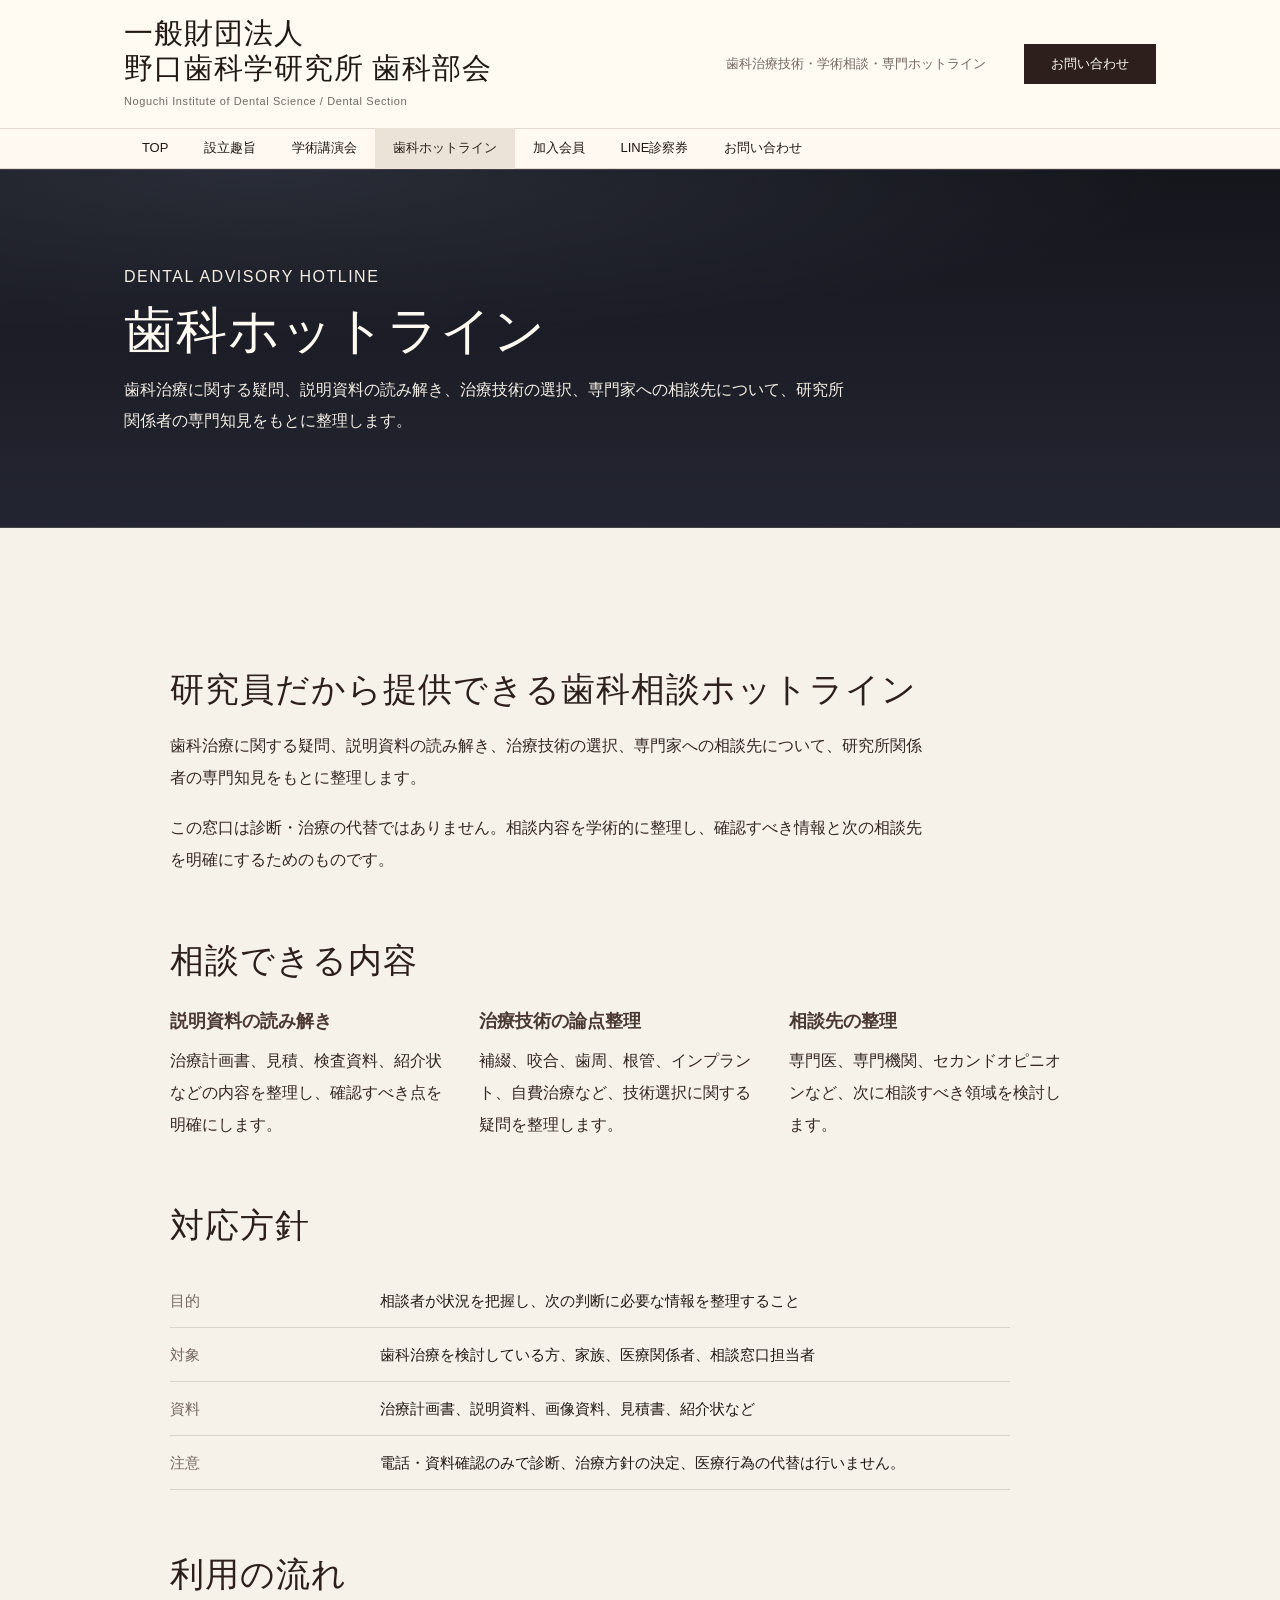
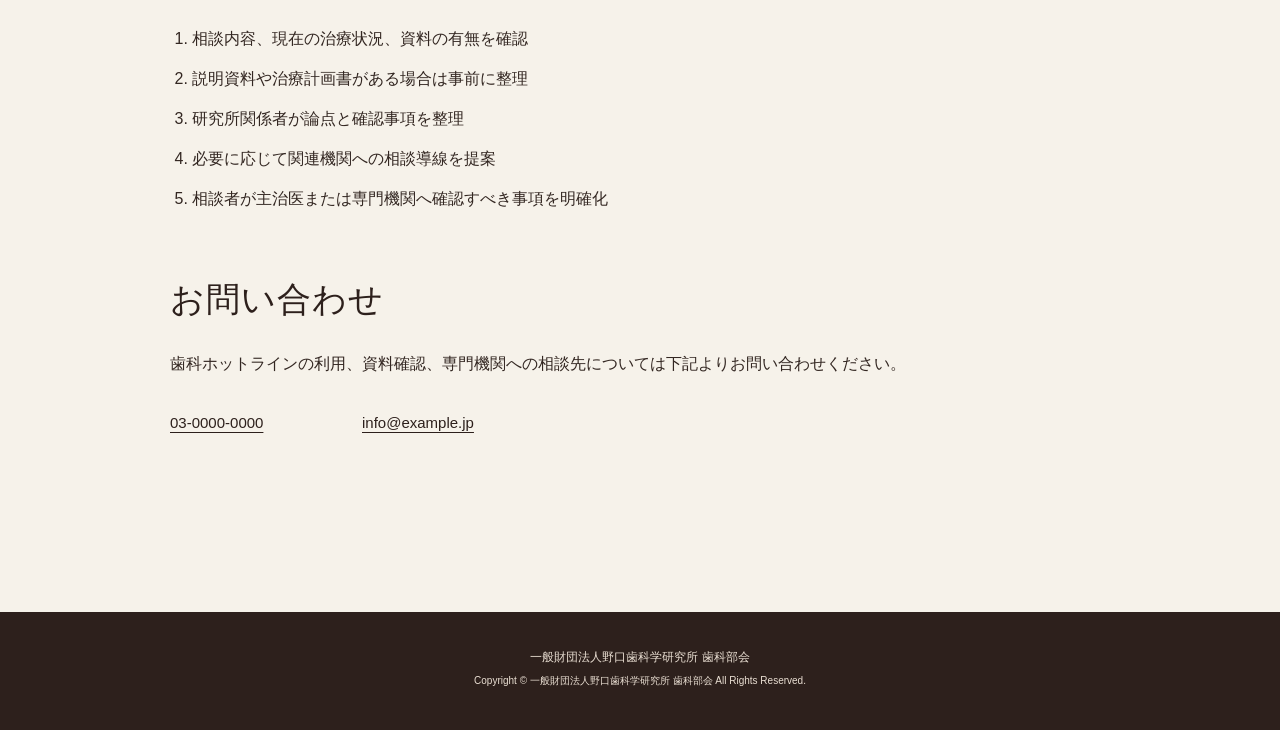
==== hotline.html @ ede230c1 "chore: initial commit — 野口歯科学研究所 歯科部会 公式サイト - index.html / hotline.html / members.html / line-card.h" ====
<!doctype html>
<html lang="ja">
  <head>
    <meta charset="utf-8" />
    <meta name="viewport" content="width=device-width, initial-scale=1" />
    <title>歯科ホットライン | 一般財団法人野口歯科学研究所 歯科部会</title>
    <meta
      name="description"
      content="一般財団法人野口歯科学研究所 歯科部会の歯科ホットラインは、歯科治療に関する疑問、説明資料の読み解き、治療技術の選択、専門家への相談先を整理する相談窓口です。セカンドオピニオン・資料確認の論点整理を支援します。"
    />
    <meta name="keywords" content="歯科ホットライン,歯科相談,セカンドオピニオン,治療計画書,歯科見積,歯科紹介状,野口歯科学研究所,歯科部会,治療技術相談" />
    <meta name="author" content="一般財団法人野口歯科学研究所 歯科部会" />
    <meta name="robots" content="index,follow,max-image-preview:large,max-snippet:-1" />
    <meta name="format-detection" content="telephone=no" />
    <meta name="theme-color" content="#0e2a47" />

    <link rel="canonical" href="https://hideyo-noguchi-mri.com/hotline.html" />

    <!-- Open Graph -->
    <meta property="og:type" content="article" />
    <meta property="og:site_name" content="一般財団法人野口歯科学研究所 歯科部会" />
    <meta property="og:title" content="歯科ホットライン | 一般財団法人野口歯科学研究所 歯科部会" />
    <meta property="og:description" content="歯科治療に関する疑問、説明資料の読み解き、治療技術の選択、専門家への相談先を整理する相談窓口です。" />
    <meta property="og:url" content="https://hideyo-noguchi-mri.com/hotline.html" />
    <meta property="og:image" content="https://hideyo-noguchi-mri.com/assets/og-image.png" />
    <meta property="og:image:width" content="1200" />
    <meta property="og:image:height" content="630" />
    <meta property="og:locale" content="ja_JP" />

    <!-- Twitter Card -->
    <meta name="twitter:card" content="summary_large_image" />
    <meta name="twitter:title" content="歯科ホットライン | 一般財団法人野口歯科学研究所 歯科部会" />
    <meta name="twitter:description" content="歯科治療の疑問、説明資料の読み解き、治療技術の選択、相談先を整理する相談窓口。" />
    <meta name="twitter:image" content="https://hideyo-noguchi-mri.com/assets/og-image.png" />

    <!-- Favicon -->
    <link rel="icon" type="image/png" sizes="16x16" href="assets/favicon-16.png" />
    <link rel="icon" type="image/png" sizes="32x32" href="assets/favicon-32.png" />
    <link rel="icon" type="image/png" sizes="192x192" href="assets/favicon-192.png" />
    <link rel="icon" type="image/png" sizes="512x512" href="assets/favicon-512.png" />
    <link rel="apple-touch-icon" sizes="180x180" href="assets/apple-touch-icon.png" />
    <link rel="shortcut icon" href="assets/favicon-32.png" />

    <link rel="stylesheet" href="styles.css" />

    <!-- パンくず構造化データ -->
    <script type="application/ld+json">
    {
      "@context": "https://schema.org",
      "@type": "BreadcrumbList",
      "itemListElement": [
        { "@type": "ListItem", "position": 1, "name": "TOP", "item": "https://hideyo-noguchi-mri.com/" },
        { "@type": "ListItem", "position": 2, "name": "歯科ホットライン", "item": "https://hideyo-noguchi-mri.com/hotline.html" }
      ]
    }
    </script>
  </head>
  <body>
    <div id="wrapper">
      <div class="fixed-header">
        <header id="header">
          <a class="logo-area" href="index.html" aria-label="一般財団法人野口歯科学研究所 歯科部会 ホーム">
            <span class="logo-main">一般財団法人<br>野口歯科学研究所 歯科部会</span>
            <span class="logo-sub">Noguchi Institute of Dental Science / Dental Section</span>
          </a>
          <div class="header-copy">
            歯科治療技術・学術相談・専門ホットライン
          </div>
          <a class="header-contact" href="index.html#contact">お問い合わせ</a>
        </header>

        <nav id="headnav" aria-label="主要ナビゲーション">
          <ul id="menu">
            <li><a href="index.html">TOP</a></li>
            <li><a href="index.html#statement">設立趣旨</a></li>
            <li><a href="index.html#lecture">学術講演会</a></li>
            <li><a href="hotline.html" aria-current="page">歯科ホットライン</a></li>
            <li><a href="members.html">加入会員</a></li>
            <li><a href="line-card.html">LINE診察券</a></li>
            <li><a href="index.html#contact">お問い合わせ</a></li>
          </ul>
        </nav>
      </div>

      <main>
        <div class="page-visual hotline-visual">
          <div>
            <p class="page-label">Dental Advisory Hotline</p>
            <h1>歯科ホットライン</h1>
            <p>
              歯科治療に関する疑問、説明資料の読み解き、治療技術の選択、専門家への相談先について、研究所関係者の専門知見をもとに整理します。
            </p>
          </div>
        </div>

        <div id="content" class="clearfix">
          <article id="main">
            <section class="singletxt notice-block">
              <h2 class="title">研究員だから提供できる歯科相談ホットライン</h2>
              <p>
                歯科治療に関する疑問、説明資料の読み解き、治療技術の選択、専門家への相談先について、研究所関係者の専門知見をもとに整理します。
              </p>
              <p>
                この窓口は診断・治療の代替ではありません。相談内容を学術的に整理し、確認すべき情報と次の相談先を明確にするためのものです。
              </p>
            </section>

            <section class="singletxt">
              <h2>相談できる内容</h2>
              <div class="feature-grid">
                <div>
                  <h3>説明資料の読み解き</h3>
                  <p>治療計画書、見積、検査資料、紹介状などの内容を整理し、確認すべき点を明確にします。</p>
                </div>
                <div>
                  <h3>治療技術の論点整理</h3>
                  <p>補綴、咬合、歯周、根管、インプラント、自費治療など、技術選択に関する疑問を整理します。</p>
                </div>
                <div>
                  <h3>相談先の整理</h3>
                  <p>専門医、専門機関、セカンドオピニオンなど、次に相談すべき領域を検討します。</p>
                </div>
              </div>
            </section>

            <section class="singletxt">
              <h2>対応方針</h2>
              <table class="tablestyle">
                <tr>
                  <th>目的</th>
                  <td>相談者が状況を把握し、次の判断に必要な情報を整理すること</td>
                </tr>
                <tr>
                  <th>対象</th>
                  <td>歯科治療を検討している方、家族、医療関係者、相談窓口担当者</td>
                </tr>
                <tr>
                  <th>資料</th>
                  <td>治療計画書、説明資料、画像資料、見積書、紹介状など</td>
                </tr>
                <tr>
                  <th>注意</th>
                  <td>電話・資料確認のみで診断、治療方針の決定、医療行為の代替は行いません。</td>
                </tr>
              </table>
            </section>

            <section class="singletxt">
              <h2>利用の流れ</h2>
              <ol class="flow-list">
                <li>相談内容、現在の治療状況、資料の有無を確認</li>
                <li>説明資料や治療計画書がある場合は事前に整理</li>
                <li>研究所関係者が論点と確認事項を整理</li>
                <li>必要に応じて関連機関への相談導線を提案</li>
                <li>相談者が主治医または専門機関へ確認すべき事項を明確化</li>
              </ol>
            </section>

            <section class="singletxt">
              <h2>お問い合わせ</h2>
              <p>歯科ホットラインの利用、資料確認、専門機関への相談先については下記よりお問い合わせください。</p>
              <p class="contact-line">
                <a href="tel:0300000000">03-0000-0000</a>
                <a href="mailto:info@example.jp">info@example.jp</a>
              </p>
            </section>
          </article>
        </div>
      </main>

      <footer id="footer">
        <p>一般財団法人野口歯科学研究所 歯科部会</p>
        <small>Copyright &copy; 一般財団法人野口歯科学研究所 歯科部会 All Rights Reserved.</small>
      </footer>
    </div>
  </body>
</html>
---- styles.css ----
:root {
  --ink: #211814;
  --brown: #2d201c;
  --brown-2: #4a3933;
  --paper: #f6f2ea;
  --paper-2: #ebe3d8;
  --paper-3: #fffaf2;
  --sand: #d8cbbc;
  --muted: #746960;
  --white: #fffaf2;
  --line: rgba(45, 32, 28, 0.14);
  --soft-shadow: 0 18px 48px rgba(45, 32, 28, 0.08);
  --content: 1160px;
  --read: 760px;
  --gutter: clamp(20px, 5vw, 72px);
}

* {
  box-sizing: border-box;
  margin: 0;
  padding: 0;
}

html {
  width: 100%;
  scroll-padding-top: 132px;
}

body {
  width: 100%;
  min-height: 100vh;
  color: var(--ink);
  background: var(--paper);
  font-family: "Meiryo", "Hiragino Kaku Gothic ProN", "Yu Gothic", sans-serif;
  font-size: 16px;
  line-height: 1.9;
}

a {
  color: inherit;
  text-decoration: none;
}

a:hover {
  color: var(--brown-2);
}

img {
  max-width: 100%;
  border: 0;
  vertical-align: bottom;
}

ul {
  list-style: none;
}

#wrapper {
  min-height: 100vh;
  background: var(--paper);
}

.fixed-header {
  position: sticky;
  top: 0;
  z-index: 20;
  background: rgba(255, 250, 242, 0.96);
  backdrop-filter: blur(12px);
  box-shadow: 0 1px 0 var(--line);
}

#header {
  display: grid;
  grid-template-columns: minmax(320px, 1fr) auto auto;
  align-items: center;
  gap: clamp(20px, 3vw, 42px);
  width: min(100%, var(--content));
  min-height: 82px;
  margin: 0 auto;
  padding-inline: var(--gutter);
  color: var(--ink);
}

.logo-area {
  display: block;
  padding: 16px 0;
}

.logo-main {
  display: block;
  font-family: "Yu Mincho", "Hiragino Mincho ProN", serif;
  font-size: clamp(23px, 2.3vw, 31px);
  font-weight: 500;
  line-height: 1.2;
  letter-spacing: 1px;
}

.logo-sub {
  display: block;
  margin-top: 4px;
  color: var(--muted);
  font-size: 11px;
  letter-spacing: 0.6px;
}

.header-copy {
  max-width: 260px;
  color: var(--muted);
  font-size: 13px;
  line-height: 1.55;
}

.header-contact {
  display: inline-grid;
  min-width: 132px;
  min-height: 40px;
  padding: 0 18px;
  place-items: center;
  color: var(--white);
  background: var(--brown);
  font-size: 13px;
  line-height: 1.2;
}

#headnav {
  width: 100%;
  background: rgba(255, 250, 242, 0.96);
  overflow-x: auto;
  scrollbar-width: none;
  box-shadow: inset 0 1px 0 var(--line), inset 0 -1px 0 var(--line);
}

#headnav::-webkit-scrollbar {
  display: none;
}

#menu {
  display: flex;
  flex-wrap: nowrap;
  width: min(100%, var(--content));
  min-width: max-content;
  margin: 0 auto;
  padding-inline: var(--gutter);
}

#menu li {
  display: block;
}

#menu li a {
  display: block;
  padding: 12px clamp(12px, 1.4vw, 20px) 13px;
  color: var(--ink);
  font-size: 13px;
  line-height: 1.3;
  white-space: nowrap;
}

#menu li a:hover,
#menu a[aria-current="page"] {
  color: var(--brown);
  background: var(--paper-2);
}

#imagebox {
  position: relative;
  width: 100%;
  margin: 0;
  padding-inline: 0;
  background: var(--paper);
}

#imagebox img {
  display: block;
  width: 100%;
  max-width: none;
  height: clamp(440px, 46vw, 720px);
  object-fit: cover;
}

.hero-caption {
  position: absolute;
  left: max(var(--gutter), calc((100vw - var(--content)) / 2 + var(--gutter)));
  bottom: clamp(24px, 4vw, 56px);
  width: min(540px, calc(100% - var(--gutter) * 2 - 56px));
  padding: 0;
  color: var(--white);
  background: transparent;
  text-shadow: 0 2px 14px rgba(0, 0, 0, 0.7);
}

.hero-caption p {
  margin-bottom: 8px;
  color: var(--sand);
  font-size: 12px;
  letter-spacing: 1.5px;
  text-transform: uppercase;
}

.hero-caption h1 {
  margin-bottom: 10px;
  font-family: "Yu Mincho", "Hiragino Mincho ProN", serif;
  font-size: clamp(28px, 3.6vw, 43px);
  font-weight: 500;
  line-height: 1.25;
  letter-spacing: 1px;
}

.hero-caption span {
  display: block;
  color: #f4eee5;
  font-size: 15px;
  line-height: 1.85;
}

#content {
  width: min(100%, var(--content));
  margin: 0 auto;
  padding: clamp(56px, 6vw, 92px) var(--gutter) 86px;
}

#main {
  width: 100%;
  max-width: 940px;
  margin: 0 auto;
}

.singletxt {
  width: 100%;
  margin-bottom: 58px;
}

.singletxt p {
  max-width: var(--read);
  margin: 0 0 18px;
  color: #332722;
  font-size: 16px;
  line-height: 2;
}

.title,
.singletxt h2 {
  margin: 0 0 24px;
  color: var(--brown);
  font-family: "Yu Mincho", "Hiragino Mincho ProN", serif;
  font-size: clamp(25px, 2.8vw, 34px);
  font-weight: 500;
  line-height: 1.38;
  letter-spacing: 1px;
}

.singletxt h2 {
  margin-top: 62px;
}

.singletxt h3 {
  margin: 30px 0 10px;
  color: var(--brown-2);
  font-size: 18px;
  font-weight: 600;
  line-height: 1.5;
}

.notice-block {
  padding: 0;
  background: transparent;
}

.notice-block .title {
  margin-bottom: 16px;
}

.square3 {
  max-width: var(--read);
  margin: 24px 0;
  padding: 0 0 0 20px;
  background: transparent;
  box-shadow: inset 3px 0 0 var(--sand);
}

.square3 p {
  margin: 0;
}

.portrait-text {
  display: grid;
  grid-template-columns: 210px minmax(0, 1fr);
  gap: 34px;
  align-items: start;
  max-width: 900px;
}

.noguchi-portrait {
  margin: 6px 0 0;
  color: var(--muted);
}

.noguchi-portrait img {
  display: block;
  width: 210px;
  height: auto;
  background: var(--paper-2);
}

.noguchi-portrait figcaption {
  margin-top: 9px;
  font-size: 12px;
  letter-spacing: 0.5px;
  text-align: center;
}

.tablestyle {
  width: 100%;
  max-width: 840px;
  margin: 0;
  border-collapse: collapse;
  background: transparent;
}

.tablestyle th,
.tablestyle td {
  padding: 13px 0;
  font-size: 15px;
  line-height: 1.8;
  vertical-align: top;
  border-bottom: 1px solid var(--line);
}

.tablestyle th {
  width: 25%;
  color: var(--muted);
  background: transparent;
  font-weight: 500;
  text-align: left;
}

.tablestyle td {
  color: var(--ink);
  background: transparent;
}

.contact-line {
  display: flex;
  flex-wrap: wrap;
  gap: 12px;
  max-width: var(--read);
}

.contact-line a {
  display: inline-block;
  min-width: 180px;
  padding: 10px 0;
  color: var(--brown);
  background: transparent;
  font-size: 15px;
  text-align: left;
  text-decoration: underline;
  text-underline-offset: 4px;
}

.contact-line a:hover {
  color: var(--brown-2);
  background: transparent;
}

.page-visual {
  display: grid;
  width: 100%;
  min-height: clamp(280px, 28vw, 420px);
  align-items: center;
  margin: 0;
  padding: clamp(56px, 7vw, 96px) max(var(--gutter), calc((100vw - var(--content)) / 2 + var(--gutter)));
  color: var(--white);
  background:
    radial-gradient(120% 80% at 20% 0%, rgba(74, 57, 51, 0.55), transparent 60%),
    linear-gradient(180deg, #1a120e 0%, #2d201c 100%);
  border-top: 1px solid rgba(216, 203, 188, 0.18);
  border-bottom: 1px solid rgba(216, 203, 188, 0.18);
}

.hotline-visual {
  background:
    radial-gradient(120% 80% at 20% 0%, rgba(58, 64, 78, 0.55), transparent 60%),
    linear-gradient(180deg, #15161c 0%, #232531 100%);
}

.line-card-visual {
  background:
    radial-gradient(120% 80% at 20% 0%, rgba(56, 70, 60, 0.55), transparent 60%),
    linear-gradient(180deg, #131814 0%, #232a23 100%);
}

.members-visual {
  background:
    radial-gradient(120% 80% at 20% 0%, rgba(74, 57, 51, 0.55), transparent 60%),
    linear-gradient(180deg, #1a120e 0%, #2d201c 100%);
}

.page-visual > div {
  max-width: 760px;
}

.page-label {
  margin-bottom: 8px;
  color: var(--sand);
  font-size: 13px;
  letter-spacing: 1.5px;
  text-transform: uppercase;
}

.page-visual h1 {
  margin-bottom: 12px;
  font-family: "Yu Mincho", "Hiragino Mincho ProN", serif;
  font-size: clamp(34px, 4vw, 54px);
  font-weight: 500;
  line-height: 1.2;
  letter-spacing: 1px;
}

.page-visual p {
  max-width: 720px;
  color: #f4eee5;
  font-size: 16px;
  line-height: 1.95;
}

.feature-grid {
  display: grid;
  grid-template-columns: repeat(3, minmax(0, 1fr));
  gap: 28px;
  max-width: 900px;
}

.feature-grid > div {
  padding: 0;
  background: transparent;
}

.feature-grid h3 {
  margin-top: 0;
}

.feature-grid p {
  margin-bottom: 0;
}

.flow-list {
  display: grid;
  gap: 8px;
  max-width: var(--read);
  margin-left: 1.4em;
  color: #332722;
  font-size: 16px;
  line-height: 2;
}

.member-list {
  display: grid;
  grid-template-columns: repeat(2, minmax(0, 1fr));
  gap: 18px;
  max-width: 900px;
}

.member-list section {
  padding: 0;
  background: transparent;
}

.member-list h3 {
  margin: 0 0 14px;
  color: var(--brown);
  font-size: 18px;
  font-weight: 600;
  line-height: 1.5;
}

.member-list ul {
  display: grid;
  gap: 8px;
}

.member-list li {
  color: #332722;
  font-size: 15px;
  line-height: 1.8;
}

.member-table {
  width: 100%;
  max-width: 900px;
  border-collapse: collapse;
  background: transparent;
}

.member-table th,
.member-table td {
  padding: 13px 0;
  font-size: 15px;
  line-height: 1.7;
  text-align: left;
  vertical-align: top;
  border-bottom: 1px solid var(--line);
}

.member-table th {
  color: var(--brown);
  background: transparent;
  font-weight: 600;
}

.member-table td:first-child {
  width: 68%;
}

.member-table td:last-child {
  color: var(--brown-2);
  white-space: nowrap;
}

#footer {
  margin-top: 20px;
  padding: 34px 10px 38px;
  color: #eadfd3;
  background: var(--brown);
  font-size: 12px;
  text-align: center;
}

.clearfix::after {
  content: "";
  display: block;
  clear: both;
}

@media (max-width: 840px) {
  html {
    scroll-padding-top: 44px;
  }

  .fixed-header {
    position: static;
  }

  #header {
    grid-template-columns: 1fr;
    gap: 8px;
    min-height: auto;
    padding-top: 14px;
    padding-bottom: 14px;
  }

  #headnav {
    position: sticky;
    top: 0;
  }

  .header-contact {
    width: fit-content;
    min-width: 150px;
  }

  #imagebox {
    padding-inline: 0;
  }

  #imagebox img {
    height: 520px;
  }

  .hero-caption {
    left: 20px;
    right: 20px;
    bottom: 22px;
    width: auto;
    padding: 22px 22px 24px;
  }

  .feature-grid,
  .member-list,
  .portrait-text {
    grid-template-columns: 1fr;
  }

  .noguchi-portrait img {
    width: min(210px, 100%);
  }
}

@media (max-width: 520px) {
  :root {
    --gutter: 18px;
  }

  body {
    font-size: 15px;
  }

  .logo-main {
    font-size: 22px;
  }

  .logo-area {
    padding: 0 0 4px;
  }

  .logo-sub {
    font-size: 10px;
  }

  .header-copy {
    font-size: 12px;
  }

  #headnav {
    padding-inline: 16px;
  }

  #imagebox img {
    height: 470px;
  }

  .hero-caption {
    padding: 18px;
  }

  .hero-caption h1 {
    font-size: 25px;
  }

  .hero-caption span {
    font-size: 13px;
    line-height: 1.75;
  }

  .page-visual {
    width: 100%;
    min-height: 320px;
  }

  .tablestyle,
  .tablestyle tbody,
  .tablestyle tr,
  .tablestyle th,
  .tablestyle td,
  .member-table,
  .member-table thead,
  .member-table tbody,
  .member-table tr,
  .member-table th,
  .member-table td {
    display: block;
    width: 100%;
  }

  .member-table thead {
    display: none;
  }

  .member-table tr {
    padding: 14px 0;
    border-bottom: 1px solid var(--line);
  }

  .member-table td {
    padding: 3px 0;
    box-shadow: none;
  }

  .member-table td:last-child {
    white-space: normal;
  }

  .contact-line {
    display: block;
  }

  .contact-line a {
    width: 100%;
    margin-bottom: 8px;
  }
}
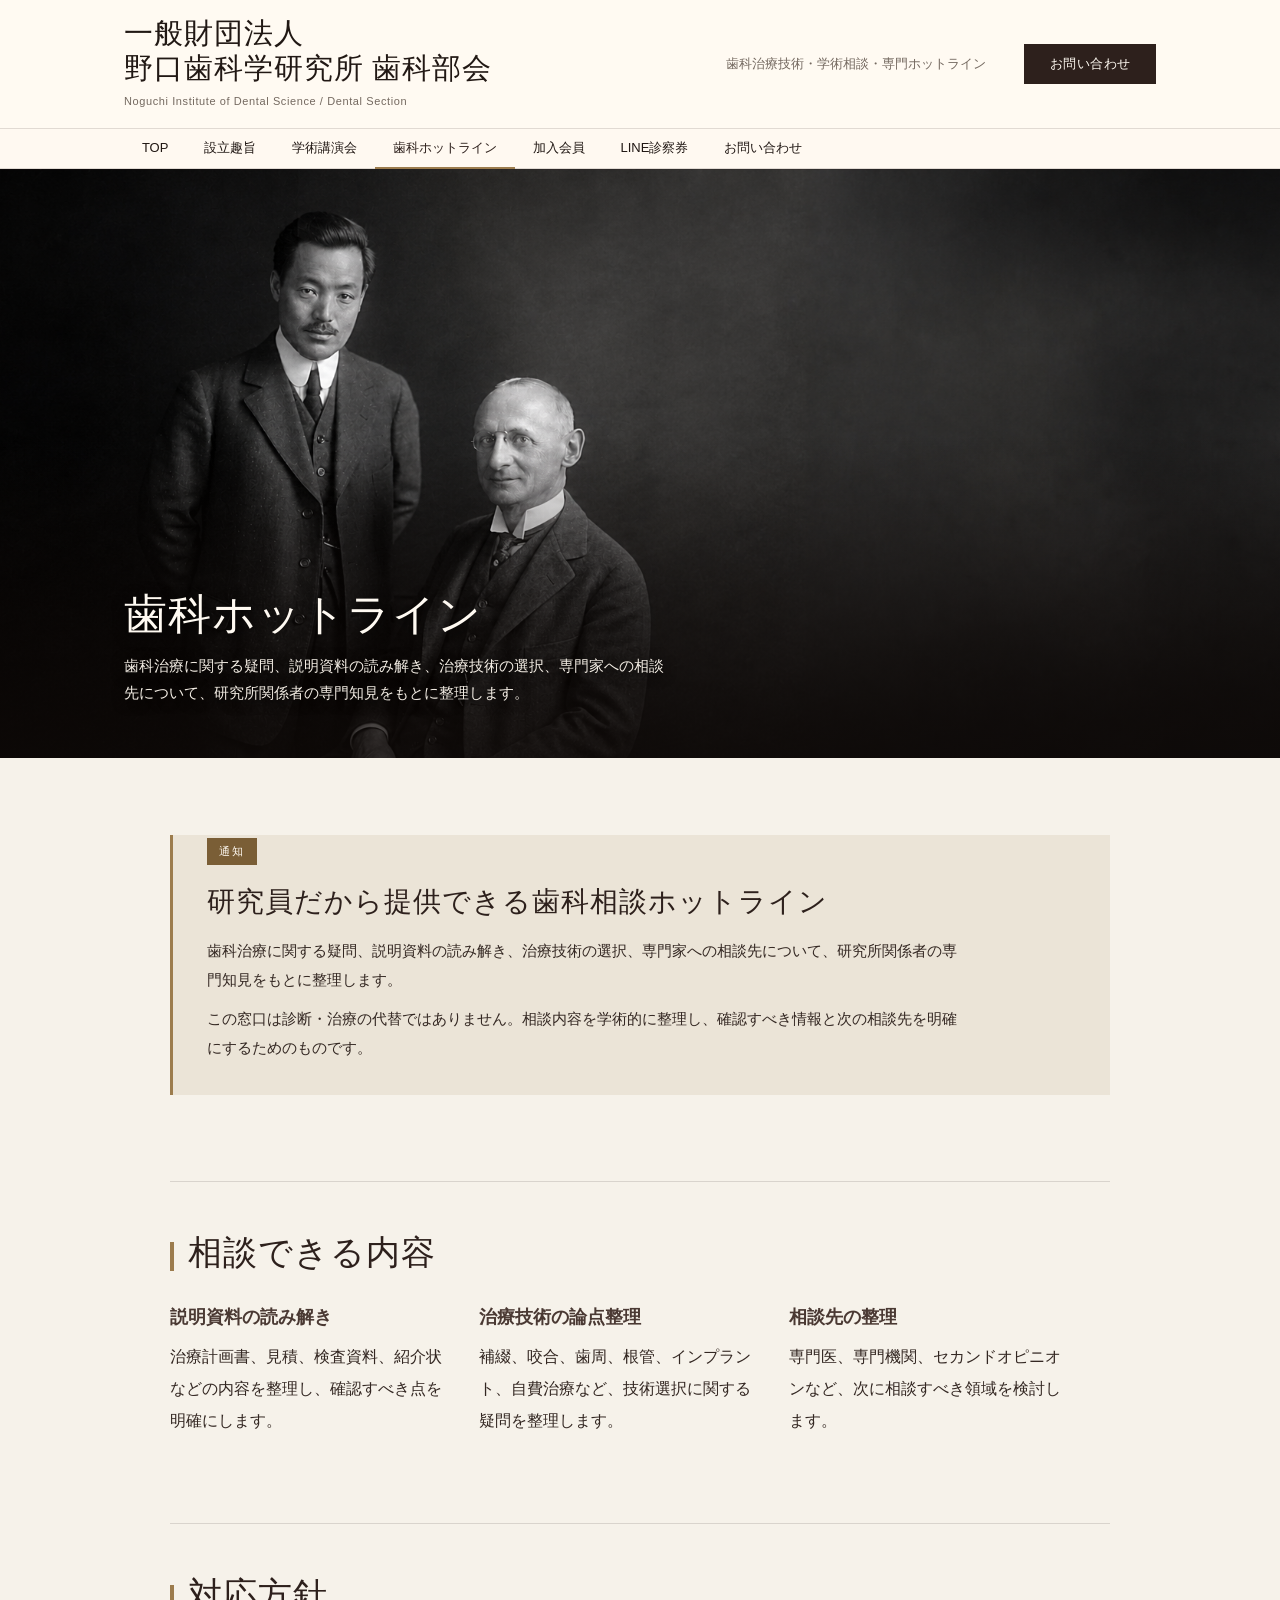
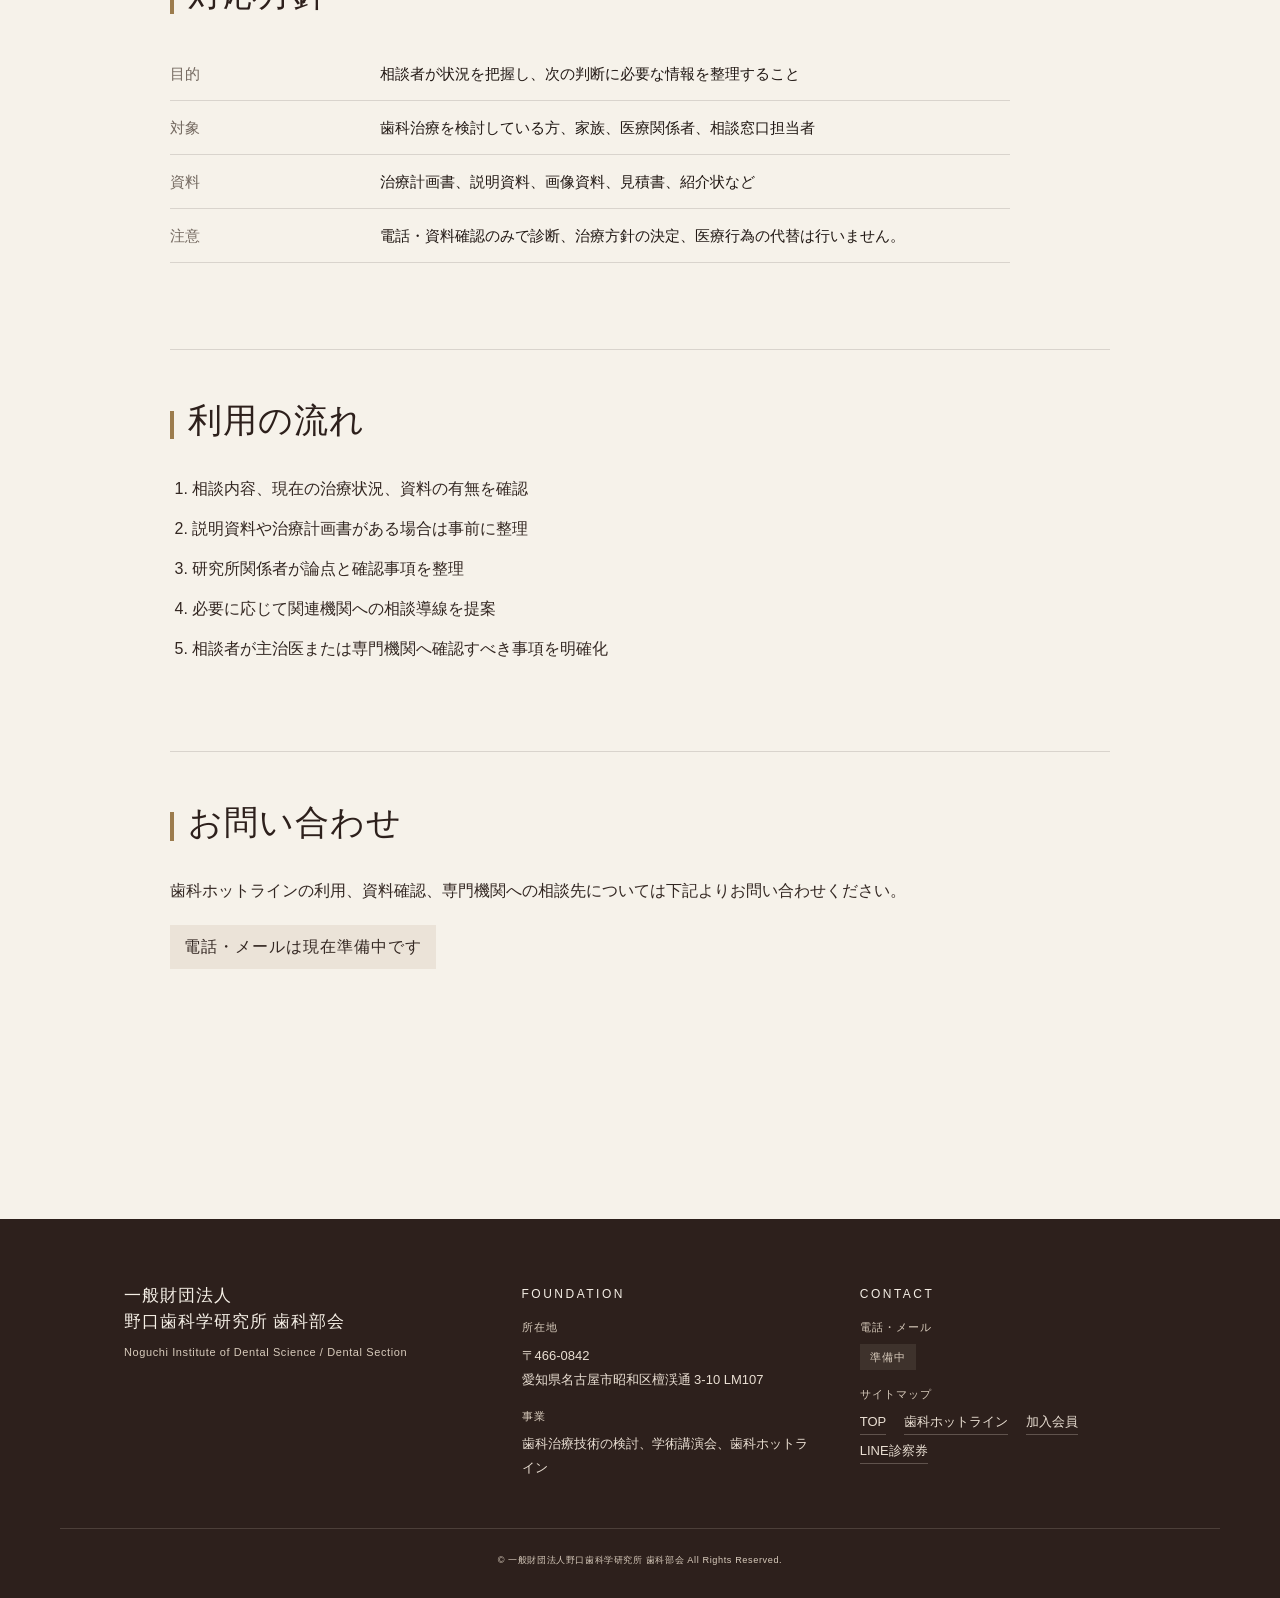
==== commit 487e434b: "feat: デザイン改修 — アクセント色導入、フッター刷新、加入会員カード化 - アクセントカラー（深いゴールド #9c7c4d）を導入、CTAと現在地表示に適用 - :focus-visible " ====
--- a/hotline.html
+++ b/hotline.html
@@ -83,13 +83,14 @@
       </div>
 
       <main>
-        <div class="page-visual hotline-visual">
-          <div>
-            <p class="page-label">Dental Advisory Hotline</p>
+        <div id="imagebox">
+          <img
+            src="assets/noguchi-hero-refined.png"
+            alt="野口英世博士を含む歴史的肖像写真"
+          />
+          <div class="hero-caption">
             <h1>歯科ホットライン</h1>
-            <p>
-              歯科治療に関する疑問、説明資料の読み解き、治療技術の選択、専門家への相談先について、研究所関係者の専門知見をもとに整理します。
-            </p>
+            <span>歯科治療に関する疑問、説明資料の読み解き、治療技術の選択、専門家への相談先について、研究所関係者の専門知見をもとに整理します。</span>
           </div>
         </div>
 
@@ -159,18 +160,45 @@
             <section class="singletxt">
               <h2>お問い合わせ</h2>
               <p>歯科ホットラインの利用、資料確認、専門機関への相談先については下記よりお問い合わせください。</p>
-              <p class="contact-line">
-                <a href="tel:0300000000">03-0000-0000</a>
-                <a href="mailto:info@example.jp">info@example.jp</a>
-              </p>
+              <p class="contact-pending">電話・メールは現在準備中です</p>
             </section>
           </article>
         </div>
       </main>
 
       <footer id="footer">
-        <p>一般財団法人野口歯科学研究所 歯科部会</p>
-        <small>Copyright &copy; 一般財団法人野口歯科学研究所 歯科部会 All Rights Reserved.</small>
+        <div class="footer-inner">
+          <div class="footer-brand">
+            一般財団法人<br>野口歯科学研究所 歯科部会
+            <small>Noguchi Institute of Dental Science / Dental Section</small>
+          </div>
+          <div class="footer-col">
+            <h4>FOUNDATION</h4>
+            <dl>
+              <dt>所在地</dt>
+              <dd>〒466-0842<br>愛知県名古屋市昭和区檀渓通 3-10 LM107</dd>
+              <dt>事業</dt>
+              <dd>歯科治療技術の検討、学術講演会、歯科ホットライン</dd>
+            </dl>
+          </div>
+          <div class="footer-col">
+            <h4>CONTACT</h4>
+            <dl>
+              <dt>電話・メール</dt>
+              <dd><span class="footer-pending">準備中</span></dd>
+              <dt>サイトマップ</dt>
+              <dd>
+                <a href="index.html">TOP</a>
+                <a href="hotline.html">歯科ホットライン</a>
+                <a href="members.html">加入会員</a>
+                <a href="line-card.html">LINE診察券</a>
+              </dd>
+            </dl>
+          </div>
+        </div>
+        <div class="footer-bottom">
+          <small>&copy; 一般財団法人野口歯科学研究所 歯科部会 All Rights Reserved.</small>
+        </div>
       </footer>
     </div>
   </body>
--- a/styles.css
+++ b/styles.css
@@ -9,10 +9,24 @@
   --muted: #746960;
   --white: #fffaf2;
   --line: rgba(45, 32, 28, 0.14);
+  --accent: #9c7c4d;
+  --accent-deep: #7a5e36;
+  --accent-soft: rgba(156, 124, 77, 0.12);
   --soft-shadow: 0 18px 48px rgba(45, 32, 28, 0.08);
   --content: 1160px;
   --read: 760px;
   --gutter: clamp(20px, 5vw, 72px);
+}
+
+:focus-visible {
+  outline: 2px solid var(--accent);
+  outline-offset: 3px;
+  border-radius: 2px;
+}
+
+::selection {
+  background: var(--accent-soft);
+  color: var(--ink);
 }
 
 * {
@@ -39,10 +53,11 @@
 a {
   color: inherit;
   text-decoration: none;
+  transition: color 160ms ease;
 }
 
 a:hover {
-  color: var(--brown-2);
+  color: var(--accent-deep);
 }
 
 img {
@@ -120,6 +135,15 @@
   background: var(--brown);
   font-size: 13px;
   line-height: 1.2;
+  letter-spacing: 0.5px;
+  border: 1px solid transparent;
+  transition: background 180ms ease, color 180ms ease, border-color 180ms ease;
+}
+
+.header-contact:hover {
+  color: var(--white);
+  background: var(--accent-deep);
+  border-color: var(--accent);
 }
 
 #headnav {
@@ -156,10 +180,19 @@
   white-space: nowrap;
 }
 
-#menu li a:hover,
+#menu li a {
+  transition: color 160ms ease, background 160ms ease, box-shadow 160ms ease;
+}
+
+#menu li a:hover {
+  color: var(--accent-deep);
+  background: var(--accent-soft);
+}
+
 #menu a[aria-current="page"] {
   color: var(--brown);
-  background: var(--paper-2);
+  background: transparent;
+  box-shadow: inset 0 -2px 0 var(--accent);
 }
 
 #imagebox {
@@ -176,17 +209,28 @@
   max-width: none;
   height: clamp(440px, 46vw, 720px);
   object-fit: cover;
+  object-position: 22% center;
+}
+
+#imagebox::after {
+  content: "";
+  position: absolute;
+  inset: auto 0 0;
+  height: 55%;
+  background: linear-gradient(180deg, transparent 0%, rgba(15, 10, 8, 0.55) 60%, rgba(15, 10, 8, 0.78) 100%);
+  pointer-events: none;
 }
 
 .hero-caption {
   position: absolute;
+  z-index: 1;
   left: max(var(--gutter), calc((100vw - var(--content)) / 2 + var(--gutter)));
   bottom: clamp(24px, 4vw, 56px);
   width: min(540px, calc(100% - var(--gutter) * 2 - 56px));
   padding: 0;
   color: var(--white);
   background: transparent;
-  text-shadow: 0 2px 14px rgba(0, 0, 0, 0.7);
+  text-shadow: 0 2px 14px rgba(0, 0, 0, 0.85);
 }
 
 .hero-caption p {
@@ -226,8 +270,16 @@
 }
 
 .singletxt {
+  position: relative;
   width: 100%;
-  margin-bottom: 58px;
+  margin-bottom: 86px;
+  padding-top: 36px;
+  border-top: 1px solid var(--line);
+}
+
+.singletxt:first-child {
+  padding-top: 0;
+  border-top: none;
 }
 
 .singletxt p {
@@ -240,7 +292,9 @@
 
 .title,
 .singletxt h2 {
-  margin: 0 0 24px;
+  position: relative;
+  margin: 0 0 28px;
+  padding-left: 18px;
   color: var(--brown);
   font-family: "Yu Mincho", "Hiragino Mincho ProN", serif;
   font-size: clamp(25px, 2.8vw, 34px);
@@ -249,8 +303,19 @@
   letter-spacing: 1px;
 }
 
+.title::before,
+.singletxt h2::before {
+  content: "";
+  position: absolute;
+  left: 0;
+  top: 0.36em;
+  width: 4px;
+  height: 0.85em;
+  background: var(--accent);
+}
+
 .singletxt h2 {
-  margin-top: 62px;
+  margin-top: 12px;
 }
 
 .singletxt h3 {
@@ -262,12 +327,40 @@
 }
 
 .notice-block {
-  padding: 0;
-  background: transparent;
+  position: relative;
+  margin-bottom: 86px;
+  padding: 30px 34px 22px;
+  background: var(--accent-soft);
+  border-top: none;
+  border-left: 3px solid var(--accent);
+}
+
+.notice-block::before {
+  content: "通知";
+  display: inline-block;
+  margin-bottom: 10px;
+  padding: 3px 12px;
+  color: var(--white);
+  background: var(--accent-deep);
+  font-family: "Meiryo", "Hiragino Kaku Gothic ProN", sans-serif;
+  font-size: 11px;
+  letter-spacing: 2px;
 }
 
 .notice-block .title {
-  margin-bottom: 16px;
+  margin: 8px 0 14px;
+  padding-left: 0;
+  font-size: clamp(22px, 2.4vw, 28px);
+}
+
+.notice-block .title::before {
+  display: none;
+}
+
+.notice-block p {
+  margin-bottom: 10px;
+  font-size: 15px;
+  line-height: 1.95;
 }
 
 .square3 {
@@ -344,85 +437,39 @@
   flex-wrap: wrap;
   gap: 12px;
   max-width: var(--read);
+  margin-top: 6px;
 }
 
 .contact-line a {
   display: inline-block;
   min-width: 180px;
   padding: 10px 0;
-  color: var(--brown);
+  color: var(--accent-deep);
   background: transparent;
   font-size: 15px;
   text-align: left;
   text-decoration: underline;
-  text-underline-offset: 4px;
+  text-underline-offset: 5px;
+  text-decoration-thickness: 1px;
+  text-decoration-color: var(--accent);
+  transition: color 160ms ease, text-decoration-color 160ms ease;
 }
 
 .contact-line a:hover {
-  color: var(--brown-2);
-  background: transparent;
-}
-
-.page-visual {
-  display: grid;
-  width: 100%;
-  min-height: clamp(280px, 28vw, 420px);
-  align-items: center;
-  margin: 0;
-  padding: clamp(56px, 7vw, 96px) max(var(--gutter), calc((100vw - var(--content)) / 2 + var(--gutter)));
-  color: var(--white);
-  background:
-    radial-gradient(120% 80% at 20% 0%, rgba(74, 57, 51, 0.55), transparent 60%),
-    linear-gradient(180deg, #1a120e 0%, #2d201c 100%);
-  border-top: 1px solid rgba(216, 203, 188, 0.18);
-  border-bottom: 1px solid rgba(216, 203, 188, 0.18);
-}
-
-.hotline-visual {
-  background:
-    radial-gradient(120% 80% at 20% 0%, rgba(58, 64, 78, 0.55), transparent 60%),
-    linear-gradient(180deg, #15161c 0%, #232531 100%);
-}
-
-.line-card-visual {
-  background:
-    radial-gradient(120% 80% at 20% 0%, rgba(56, 70, 60, 0.55), transparent 60%),
-    linear-gradient(180deg, #131814 0%, #232a23 100%);
-}
-
-.members-visual {
-  background:
-    radial-gradient(120% 80% at 20% 0%, rgba(74, 57, 51, 0.55), transparent 60%),
-    linear-gradient(180deg, #1a120e 0%, #2d201c 100%);
-}
-
-.page-visual > div {
-  max-width: 760px;
-}
-
-.page-label {
-  margin-bottom: 8px;
-  color: var(--sand);
+  color: var(--ink);
+  text-decoration-color: var(--ink);
+}
+
+.contact-pending {
+  display: inline-block;
+  padding: 6px 14px;
+  color: var(--muted);
+  background: var(--paper-2);
   font-size: 13px;
-  letter-spacing: 1.5px;
-  text-transform: uppercase;
-}
-
-.page-visual h1 {
-  margin-bottom: 12px;
-  font-family: "Yu Mincho", "Hiragino Mincho ProN", serif;
-  font-size: clamp(34px, 4vw, 54px);
-  font-weight: 500;
-  line-height: 1.2;
   letter-spacing: 1px;
 }
 
-.page-visual p {
-  max-width: 720px;
-  color: #f4eee5;
-  font-size: 16px;
-  line-height: 1.95;
-}
+/* lower-page hero uses #imagebox + .hero-caption (unified with TOP) */
 
 .feature-grid {
   display: grid;
@@ -485,44 +532,161 @@
   line-height: 1.8;
 }
 
-.member-table {
-  width: 100%;
-  max-width: 900px;
-  border-collapse: collapse;
-  background: transparent;
-}
-
-.member-table th,
-.member-table td {
-  padding: 13px 0;
-  font-size: 15px;
-  line-height: 1.7;
-  text-align: left;
-  vertical-align: top;
-  border-bottom: 1px solid var(--line);
-}
-
-.member-table th {
+.member-cards {
+  display: grid;
+  grid-template-columns: repeat(auto-fill, minmax(280px, 1fr));
+  gap: 14px;
+  max-width: 1040px;
+}
+
+.member-card {
+  display: flex;
+  flex-direction: column;
+  gap: 6px;
+  padding: 20px 22px 22px;
+  background: var(--paper-3);
+  border-left: 2px solid var(--accent);
+  transition: transform 200ms ease, box-shadow 200ms ease, border-color 200ms ease;
+}
+
+.member-card:hover {
+  transform: translateY(-2px);
+  border-color: var(--accent-deep);
+  box-shadow: var(--soft-shadow);
+}
+
+.member-card .clinic {
   color: var(--brown);
-  background: transparent;
-  font-weight: 600;
-}
-
-.member-table td:first-child {
-  width: 68%;
-}
-
-.member-table td:last-child {
-  color: var(--brown-2);
-  white-space: nowrap;
+  font-family: "Yu Mincho", "Hiragino Mincho ProN", serif;
+  font-size: 16px;
+  font-weight: 500;
+  line-height: 1.45;
+  letter-spacing: 0.3px;
+}
+
+.member-card .doctor {
+  color: var(--muted);
+  font-size: 13px;
+  letter-spacing: 0.4px;
+}
+
+.member-group {
+  margin-bottom: 36px;
+}
+
+.member-group-label {
+  display: flex;
+  align-items: center;
+  gap: 14px;
+  margin-bottom: 14px;
+  color: var(--accent-deep);
+  font-family: "Yu Mincho", "Hiragino Mincho ProN", serif;
+  font-size: 22px;
+  font-weight: 500;
+  letter-spacing: 2px;
+}
+
+.member-group-label::after {
+  content: "";
+  flex: 1;
+  height: 1px;
+  background: var(--line);
 }
 
 #footer {
-  margin-top: 20px;
-  padding: 34px 10px 38px;
+  margin-top: 60px;
+  padding: 64px 0 28px;
+  color: #cbbfb1;
+  background: var(--brown);
+  font-size: 13px;
+  line-height: 1.85;
+}
+
+.footer-inner {
+  display: grid;
+  grid-template-columns: minmax(280px, 1.2fr) repeat(2, minmax(0, 1fr));
+  gap: 42px;
+  width: min(100%, var(--content));
+  margin: 0 auto;
+  padding: 0 var(--gutter) 40px;
+  border-bottom: 1px solid rgba(216, 203, 188, 0.18);
+}
+
+.footer-brand {
+  color: #f4eee5;
+  font-family: "Yu Mincho", "Hiragino Mincho ProN", serif;
+  font-size: 17px;
+  line-height: 1.55;
+  letter-spacing: 1px;
+}
+
+.footer-brand small {
+  display: block;
+  margin-top: 8px;
+  color: var(--sand);
+  font-family: "Meiryo", "Hiragino Kaku Gothic ProN", sans-serif;
+  font-size: 11px;
+  letter-spacing: 0.6px;
+}
+
+.footer-col h4 {
+  margin-bottom: 12px;
+  color: #f4eee5;
+  font-size: 12px;
+  font-weight: 500;
+  letter-spacing: 2.5px;
+}
+
+.footer-col dl {
+  display: grid;
+  gap: 6px;
+}
+
+.footer-col dt {
+  color: var(--sand);
+  font-size: 11px;
+  letter-spacing: 1px;
+}
+
+.footer-col dd {
+  margin: 0 0 8px;
   color: #eadfd3;
-  background: var(--brown);
-  font-size: 12px;
+  font-size: 13px;
+}
+
+.footer-col dd a {
+  display: inline-block;
+  margin-right: 14px;
+  margin-bottom: 4px;
+}
+
+.footer-col a {
+  color: #eadfd3;
+  text-decoration: none;
+  border-bottom: 1px solid rgba(216, 203, 188, 0.3);
+}
+
+.footer-col a:hover {
+  color: var(--white);
+  border-bottom-color: var(--accent);
+}
+
+.footer-pending {
+  display: inline-block;
+  padding: 3px 10px;
+  color: var(--sand);
+  background: rgba(216, 203, 188, 0.1);
+  font-size: 11px;
+  letter-spacing: 1px;
+}
+
+.footer-bottom {
+  width: min(100%, var(--content));
+  margin: 0 auto;
+  padding: 20px var(--gutter) 0;
+  color: var(--sand);
+  font-size: 11px;
+  letter-spacing: 0.6px;
   text-align: center;
 }
 
@@ -564,7 +728,13 @@
   }
 
   #imagebox img {
-    height: 520px;
+    height: 380px;
+    object-position: 18% center;
+  }
+
+  #imagebox::after {
+    height: 65%;
+    background: linear-gradient(180deg, transparent 0%, rgba(15, 10, 8, 0.62) 55%, rgba(15, 10, 8, 0.86) 100%);
   }
 
   .hero-caption {
@@ -572,13 +742,18 @@
     right: 20px;
     bottom: 22px;
     width: auto;
-    padding: 22px 22px 24px;
+    padding: 0;
   }
 
   .feature-grid,
   .member-list,
-  .portrait-text {
+  .portrait-text,
+  .footer-inner {
     grid-template-columns: 1fr;
+  }
+
+  .footer-inner {
+    gap: 32px;
   }
 
   .noguchi-portrait img {
@@ -616,58 +791,31 @@
   }
 
   #imagebox img {
-    height: 470px;
+    height: 320px;
+    object-position: 15% center;
   }
 
   .hero-caption {
-    padding: 18px;
+    padding: 0;
   }
 
   .hero-caption h1 {
-    font-size: 25px;
+    font-size: 24px;
+    line-height: 1.3;
   }
 
   .hero-caption span {
     font-size: 13px;
     line-height: 1.75;
-  }
-
-  .page-visual {
-    width: 100%;
-    min-height: 320px;
   }
 
   .tablestyle,
   .tablestyle tbody,
   .tablestyle tr,
   .tablestyle th,
-  .tablestyle td,
-  .member-table,
-  .member-table thead,
-  .member-table tbody,
-  .member-table tr,
-  .member-table th,
-  .member-table td {
+  .tablestyle td {
     display: block;
     width: 100%;
-  }
-
-  .member-table thead {
-    display: none;
-  }
-
-  .member-table tr {
-    padding: 14px 0;
-    border-bottom: 1px solid var(--line);
-  }
-
-  .member-table td {
-    padding: 3px 0;
-    box-shadow: none;
-  }
-
-  .member-table td:last-child {
-    white-space: normal;
   }
 
   .contact-line {
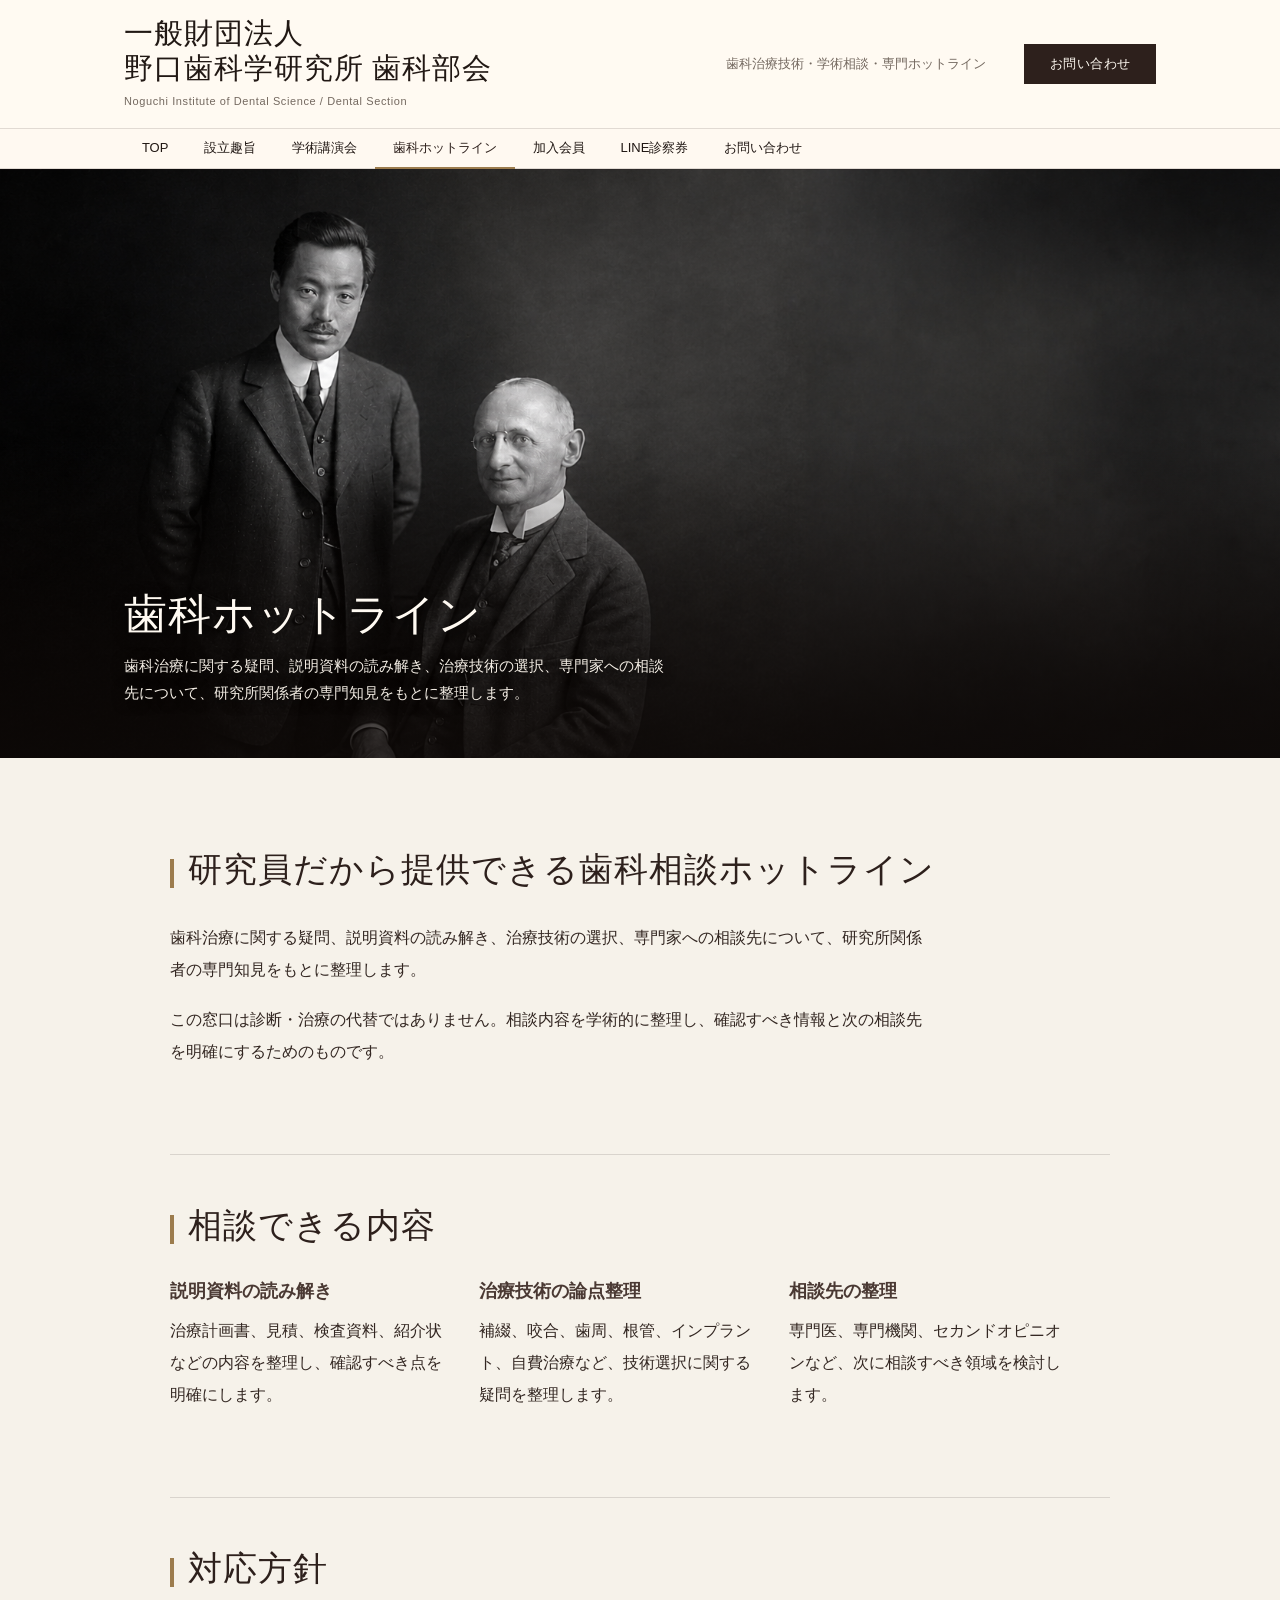
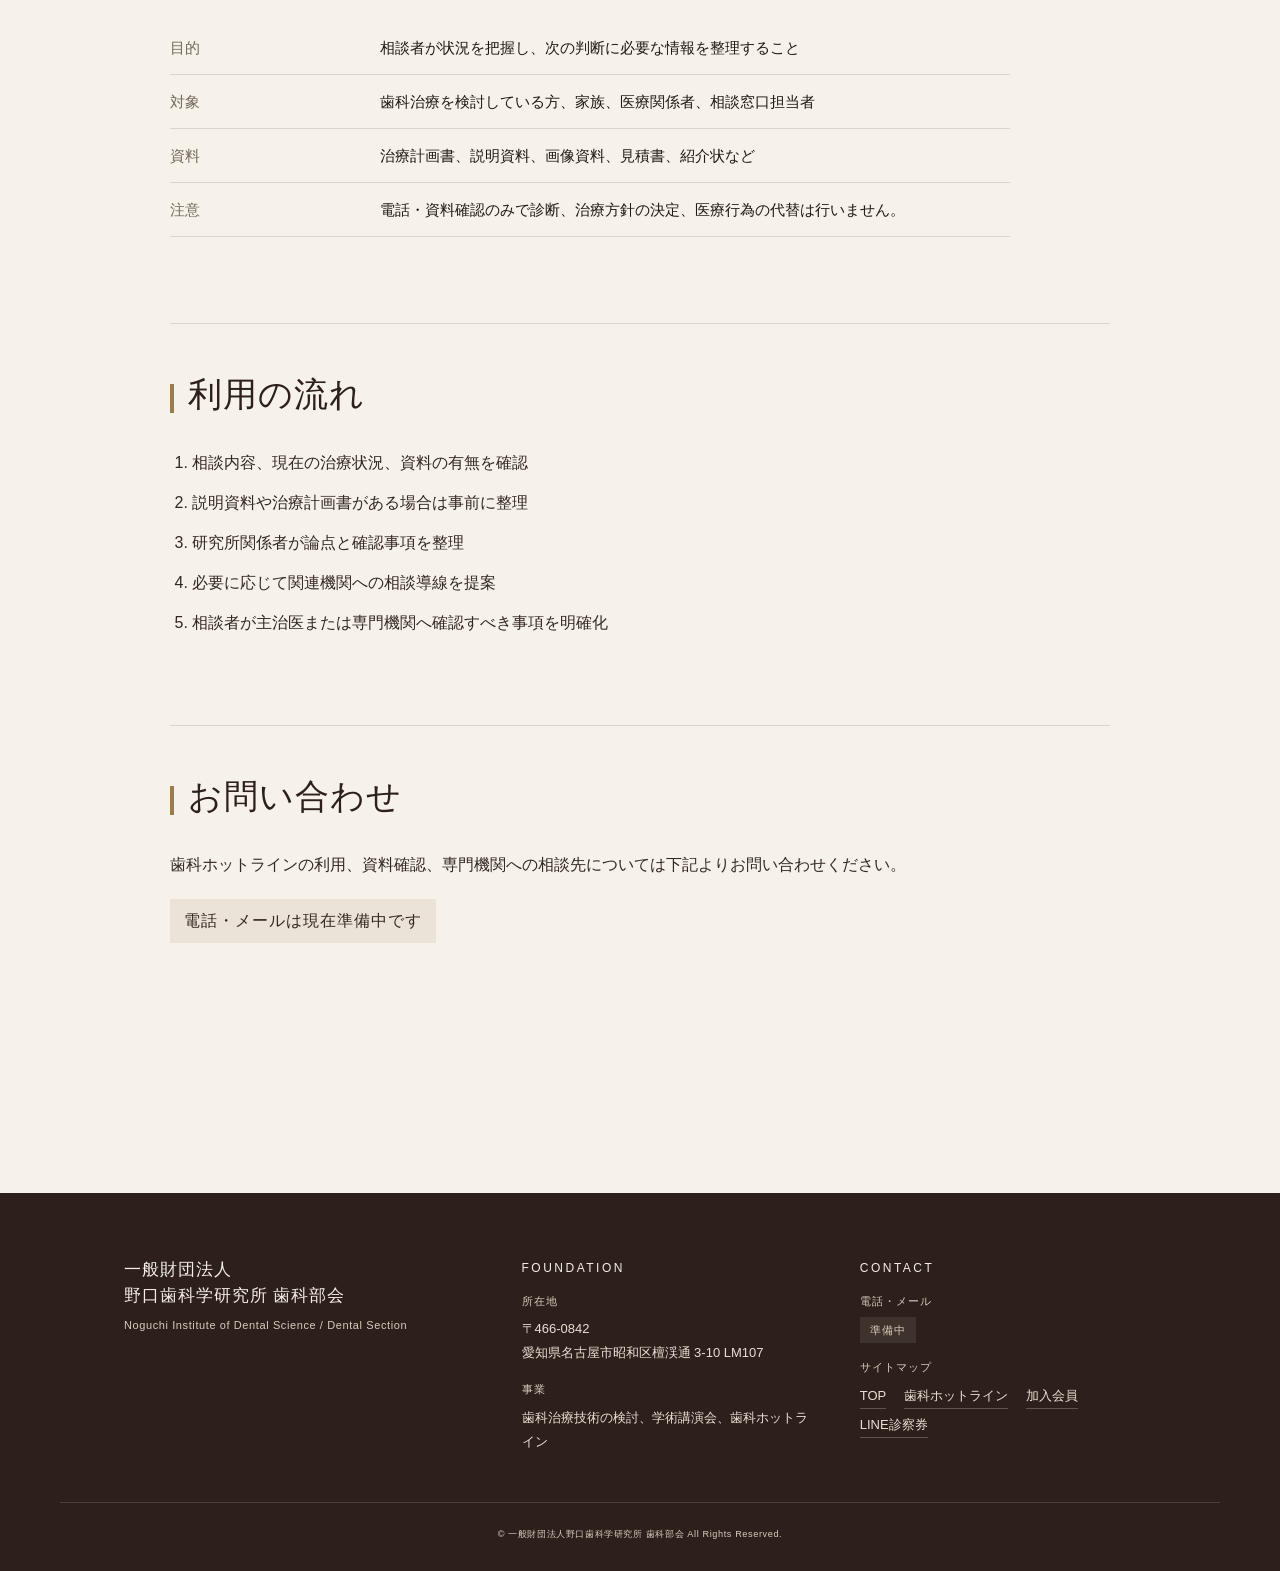
==== commit 1c3a6adc: "fix(notice): 謹告レターヘッドを index.html 専用に戻す hotline/members/line-card の冒頭セクションから notice-block class を外し、" ====
--- a/hotline.html
+++ b/hotline.html
@@ -96,7 +96,7 @@
 
         <div id="content" class="clearfix">
           <article id="main">
-            <section class="singletxt notice-block">
+            <section class="singletxt">
               <h2 class="title">研究員だから提供できる歯科相談ホットライン</h2>
               <p>
                 歯科治療に関する疑問、説明資料の読み解き、治療技術の選択、専門家への相談先について、研究所関係者の専門知見をもとに整理します。
--- a/styles.css
+++ b/styles.css
@@ -328,29 +328,51 @@
 
 .notice-block {
   position: relative;
-  margin-bottom: 86px;
-  padding: 30px 34px 22px;
-  background: var(--accent-soft);
-  border-top: none;
-  border-left: 3px solid var(--accent);
+  margin: 0 auto 96px;
+  padding: 54px clamp(28px, 5vw, 64px) 48px;
+  max-width: 820px;
+  background: var(--paper-3);
+  border-top: 2px solid var(--ink);
+  border-bottom: 2px solid var(--ink);
+  border-left: none;
 }
 
 .notice-block::before {
-  content: "通知";
-  display: inline-block;
-  margin-bottom: 10px;
-  padding: 3px 12px;
-  color: var(--white);
-  background: var(--accent-deep);
-  font-family: "Meiryo", "Hiragino Kaku Gothic ProN", sans-serif;
-  font-size: 11px;
-  letter-spacing: 2px;
+  content: "謹告 ── 諸先生 各位";
+  display: block;
+  position: absolute;
+  top: 16px;
+  left: 0;
+  right: 0;
+  color: var(--brown);
+  font-family: "Yu Mincho", "Hiragino Mincho ProN", serif;
+  font-size: 12px;
+  letter-spacing: 6px;
+  text-align: center;
+  background: none;
+  padding: 0;
+}
+
+.notice-block::after {
+  content: "";
+  position: absolute;
+  top: 8px;
+  left: 18px;
+  right: 18px;
+  height: 1px;
+  background: var(--ink);
+  opacity: 0.85;
 }
 
 .notice-block .title {
-  margin: 8px 0 14px;
+  margin: 4px auto 28px;
   padding-left: 0;
+  color: var(--brown);
+  font-family: "Yu Mincho", "Hiragino Mincho ProN", serif;
   font-size: clamp(22px, 2.4vw, 28px);
+  font-weight: 500;
+  letter-spacing: 3px;
+  text-align: center;
 }
 
 .notice-block .title::before {
@@ -358,9 +380,39 @@
 }
 
 .notice-block p {
-  margin-bottom: 10px;
+  max-width: 640px;
+  margin: 0 auto 14px;
+  color: var(--ink);
   font-size: 15px;
-  line-height: 1.95;
+  line-height: 2.1;
+  text-align: justify;
+  text-justify: inter-character;
+}
+
+.notice-block p:last-child {
+  margin-bottom: 0;
+}
+
+@media (max-width: 520px) {
+  .notice-block {
+    padding: 44px 22px 36px;
+  }
+
+  .notice-block::before {
+    font-size: 10px;
+    letter-spacing: 4px;
+  }
+
+  .notice-block .title {
+    font-size: 20px;
+    letter-spacing: 2px;
+  }
+
+  .notice-block p {
+    font-size: 14px;
+    line-height: 2;
+    text-align: left;
+  }
 }
 
 .square3 {
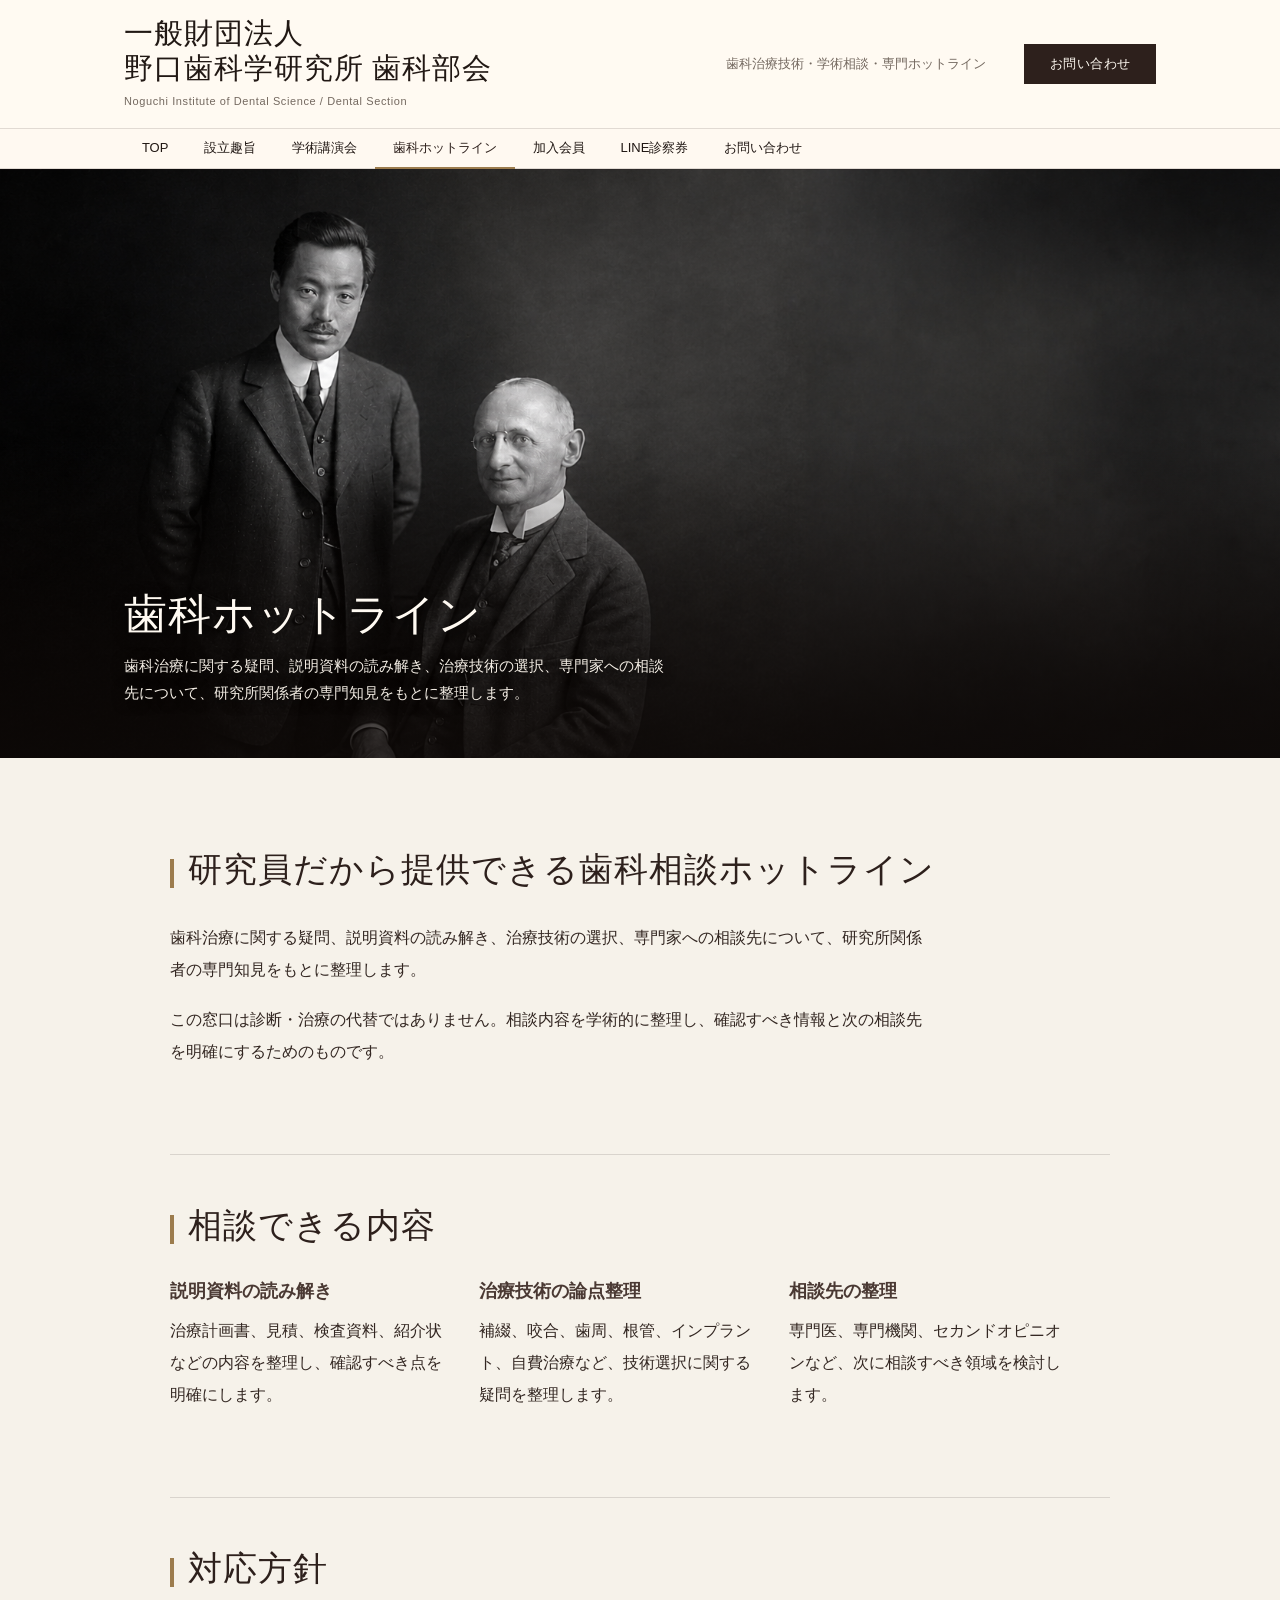
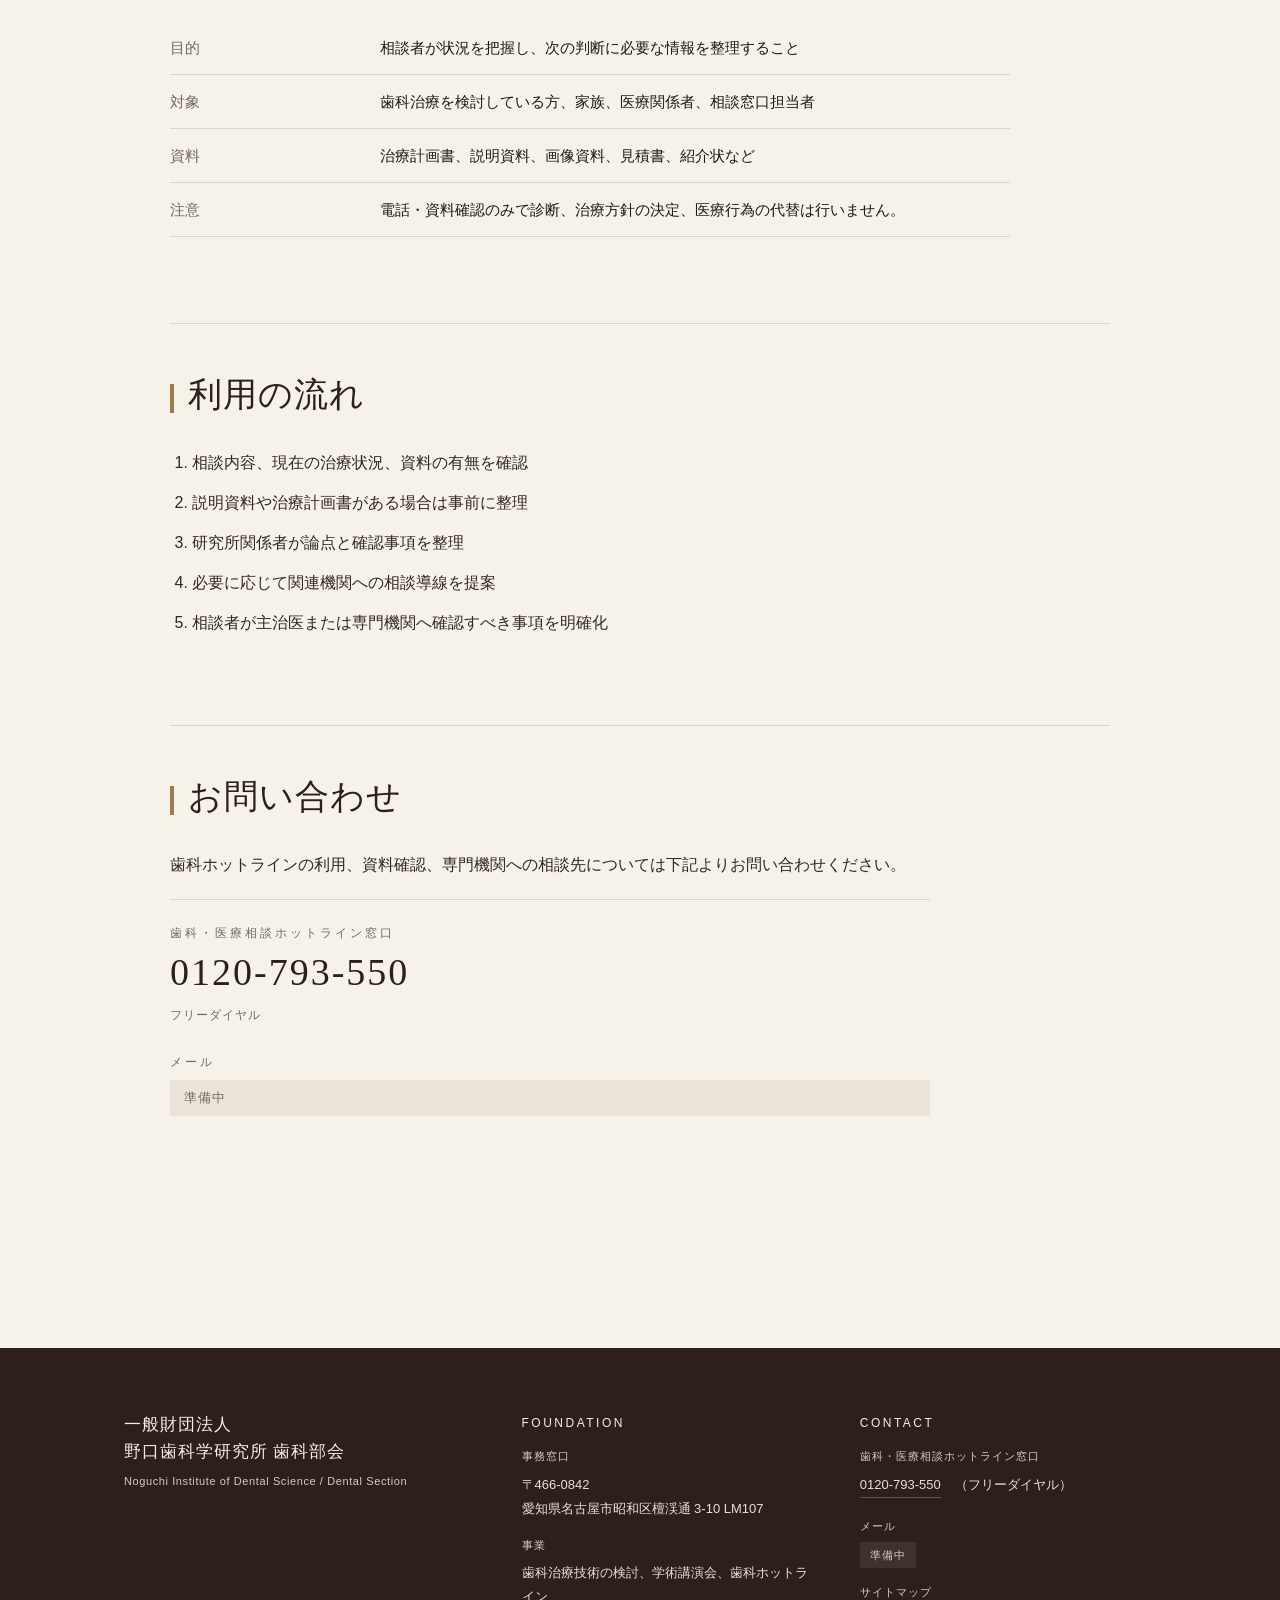
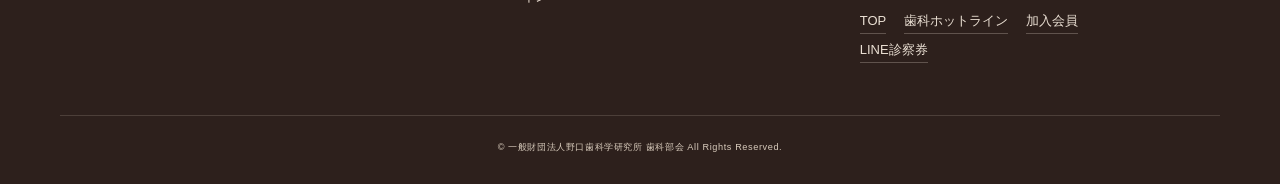
==== commit 0f971dc1: "feat(contact): フリーダイヤル 0120-793-550 を全ページに掲載、所在地→事務窓口 - お問い合わせセクション（4ページ）に .contact-info ブロックを新設   -" ====
--- a/hotline.html
+++ b/hotline.html
@@ -160,7 +160,17 @@
             <section class="singletxt">
               <h2>お問い合わせ</h2>
               <p>歯科ホットラインの利用、資料確認、専門機関への相談先については下記よりお問い合わせください。</p>
-              <p class="contact-pending">電話・メールは現在準備中です</p>
+              <div class="contact-info">
+                <div class="contact-info__row">
+                  <span class="contact-info__label">歯科・医療相談ホットライン窓口</span>
+                  <a class="contact-info__phone" href="tel:0120-793-550">0120-793-550</a>
+                  <span class="contact-info__phone-note">フリーダイヤル</span>
+                </div>
+                <div class="contact-info__row">
+                  <span class="contact-info__label">メール</span>
+                  <span class="contact-pending">準備中</span>
+                </div>
+              </div>
             </section>
           </article>
         </div>
@@ -175,7 +185,7 @@
           <div class="footer-col">
             <h4>FOUNDATION</h4>
             <dl>
-              <dt>所在地</dt>
+              <dt>事務窓口</dt>
               <dd>〒466-0842<br>愛知県名古屋市昭和区檀渓通 3-10 LM107</dd>
               <dt>事業</dt>
               <dd>歯科治療技術の検討、学術講演会、歯科ホットライン</dd>
@@ -184,7 +194,9 @@
           <div class="footer-col">
             <h4>CONTACT</h4>
             <dl>
-              <dt>電話・メール</dt>
+              <dt>歯科・医療相談ホットライン窓口</dt>
+              <dd><a href="tel:0120-793-550">0120-793-550</a>（フリーダイヤル）</dd>
+              <dt>メール</dt>
               <dd><span class="footer-pending">準備中</span></dd>
               <dt>サイトマップ</dt>
               <dd>
--- a/styles.css
+++ b/styles.css
@@ -328,51 +328,40 @@
 
 .notice-block {
   position: relative;
-  margin: 0 auto 96px;
-  padding: 54px clamp(28px, 5vw, 64px) 48px;
-  max-width: 820px;
-  background: var(--paper-3);
-  border-top: 2px solid var(--ink);
-  border-bottom: 2px solid var(--ink);
-  border-left: none;
+  margin: 0 0 96px;
+  padding: 0;
+  background: transparent;
+  border: none;
 }
 
 .notice-block::before {
-  content: "謹告 ── 諸先生 各位";
-  display: block;
-  position: absolute;
-  top: 16px;
-  left: 0;
-  right: 0;
-  color: var(--brown);
+  content: "── お知らせ";
+  display: block;
+  position: static;
+  margin-bottom: 22px;
+  padding: 0;
+  color: var(--accent-deep);
+  background: none;
   font-family: "Yu Mincho", "Hiragino Mincho ProN", serif;
   font-size: 12px;
-  letter-spacing: 6px;
-  text-align: center;
-  background: none;
-  padding: 0;
+  letter-spacing: 8px;
+  text-align: left;
 }
 
 .notice-block::after {
-  content: "";
-  position: absolute;
-  top: 8px;
-  left: 18px;
-  right: 18px;
-  height: 1px;
-  background: var(--ink);
-  opacity: 0.85;
+  content: none;
 }
 
 .notice-block .title {
-  margin: 4px auto 28px;
+  margin: 0 0 32px;
   padding-left: 0;
   color: var(--brown);
   font-family: "Yu Mincho", "Hiragino Mincho ProN", serif;
-  font-size: clamp(22px, 2.4vw, 28px);
+  font-size: clamp(26px, 3vw, 36px);
   font-weight: 500;
-  letter-spacing: 3px;
-  text-align: center;
+  line-height: 1.45;
+  letter-spacing: 2px;
+  text-align: left;
 }
 
 .notice-block .title::before {
@@ -380,39 +369,16 @@
 }
 
 .notice-block p {
-  max-width: 640px;
-  margin: 0 auto 14px;
+  max-width: var(--read);
+  margin: 0 0 16px;
   color: var(--ink);
-  font-size: 15px;
-  line-height: 2.1;
-  text-align: justify;
-  text-justify: inter-character;
+  font-size: 15.5px;
+  line-height: 2.05;
+  text-align: left;
 }
 
 .notice-block p:last-child {
   margin-bottom: 0;
-}
-
-@media (max-width: 520px) {
-  .notice-block {
-    padding: 44px 22px 36px;
-  }
-
-  .notice-block::before {
-    font-size: 10px;
-    letter-spacing: 4px;
-  }
-
-  .notice-block .title {
-    font-size: 20px;
-    letter-spacing: 2px;
-  }
-
-  .notice-block p {
-    font-size: 14px;
-    line-height: 2;
-    text-align: left;
-  }
 }
 
 .square3 {
@@ -518,6 +484,52 @@
   color: var(--muted);
   background: var(--paper-2);
   font-size: 13px;
+  letter-spacing: 1px;
+}
+
+.contact-info {
+  display: grid;
+  gap: 24px;
+  max-width: var(--read);
+  margin-top: 18px;
+  padding-top: 22px;
+  border-top: 1px solid var(--line);
+}
+
+.contact-info__row {
+  display: flex;
+  flex-direction: column;
+  gap: 6px;
+}
+
+.contact-info__label {
+  color: var(--muted);
+  font-family: "Yu Mincho", "Hiragino Mincho ProN", serif;
+  font-size: 12px;
+  letter-spacing: 3px;
+}
+
+.contact-info__phone {
+  display: inline-block;
+  width: fit-content;
+  color: var(--brown);
+  font-family: "Yu Mincho", "Hiragino Mincho ProN", serif;
+  font-size: clamp(28px, 3.4vw, 38px);
+  font-weight: 500;
+  line-height: 1.2;
+  letter-spacing: 2px;
+  text-decoration: none;
+  transition: color 160ms ease;
+}
+
+.contact-info__phone:hover {
+  color: var(--accent-deep);
+}
+
+.contact-info__phone-note {
+  margin-top: 2px;
+  color: var(--muted);
+  font-size: 12px;
   letter-spacing: 1px;
 }
 
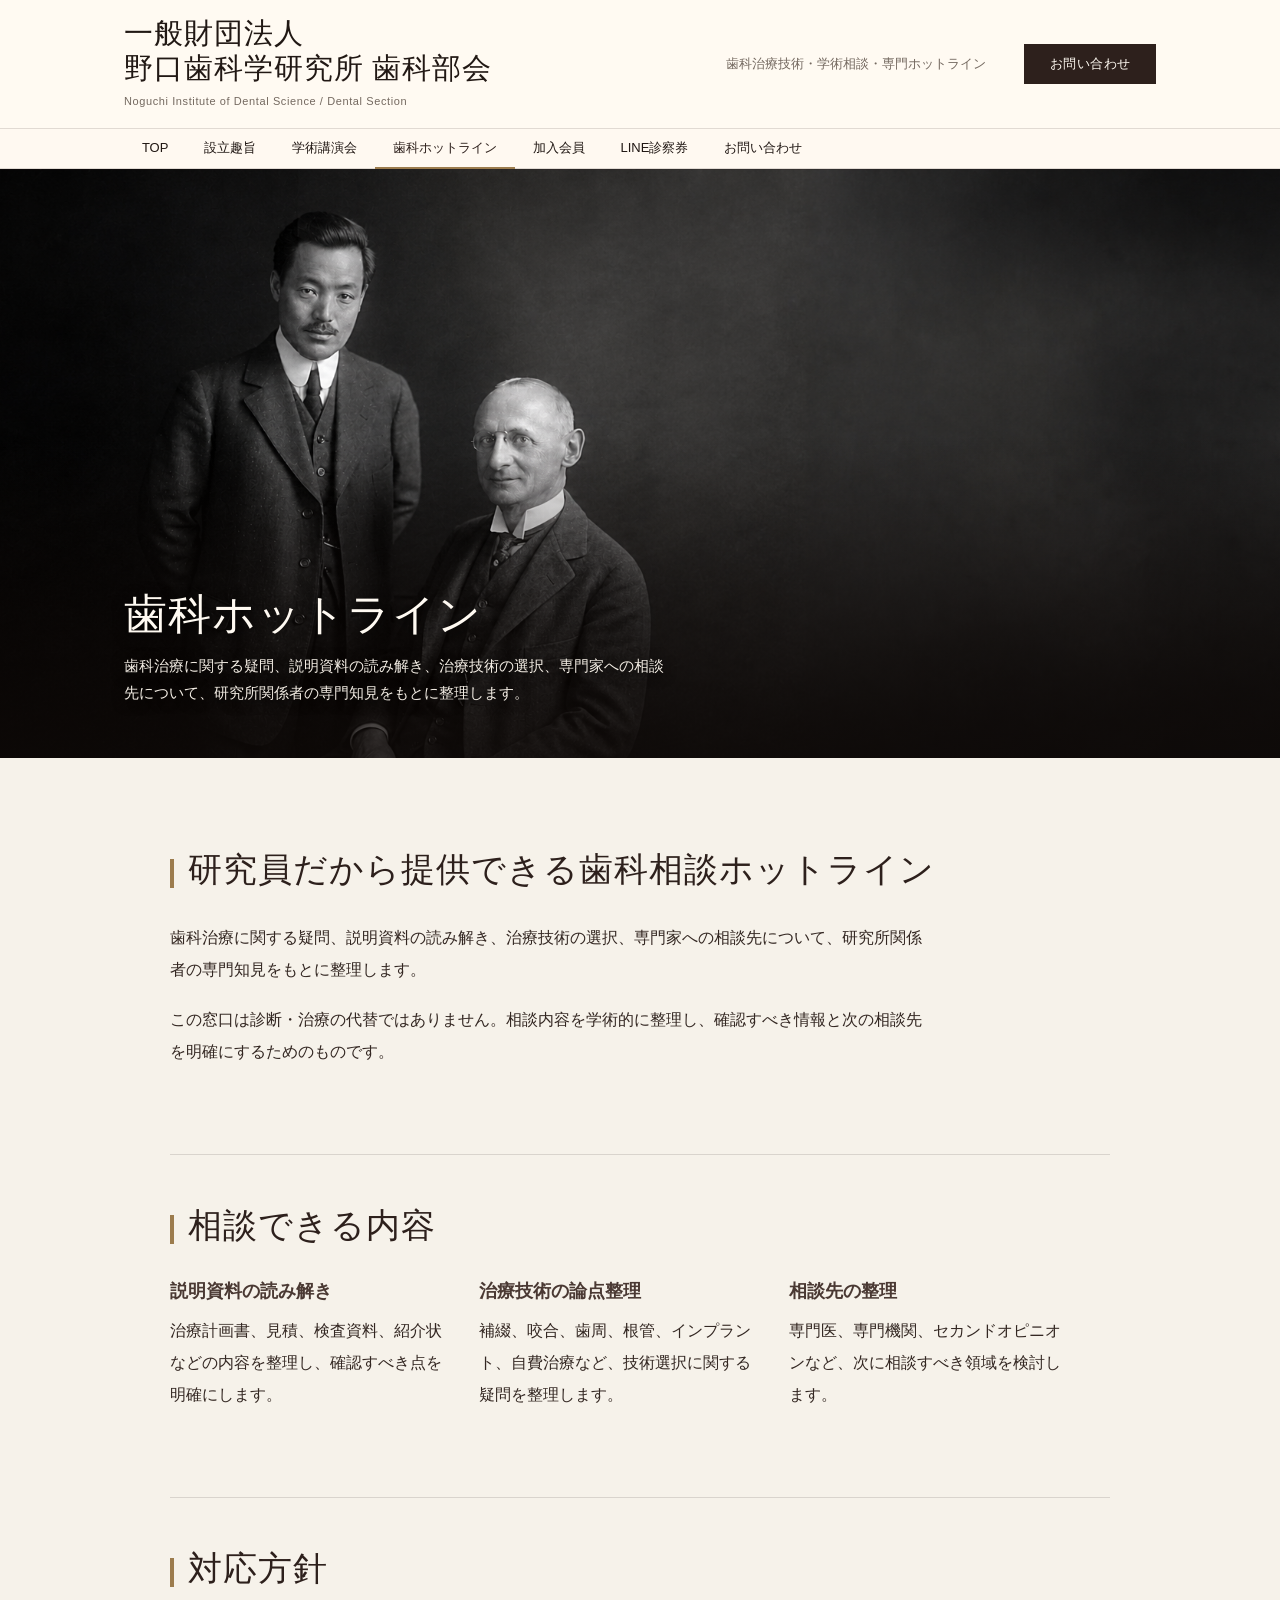
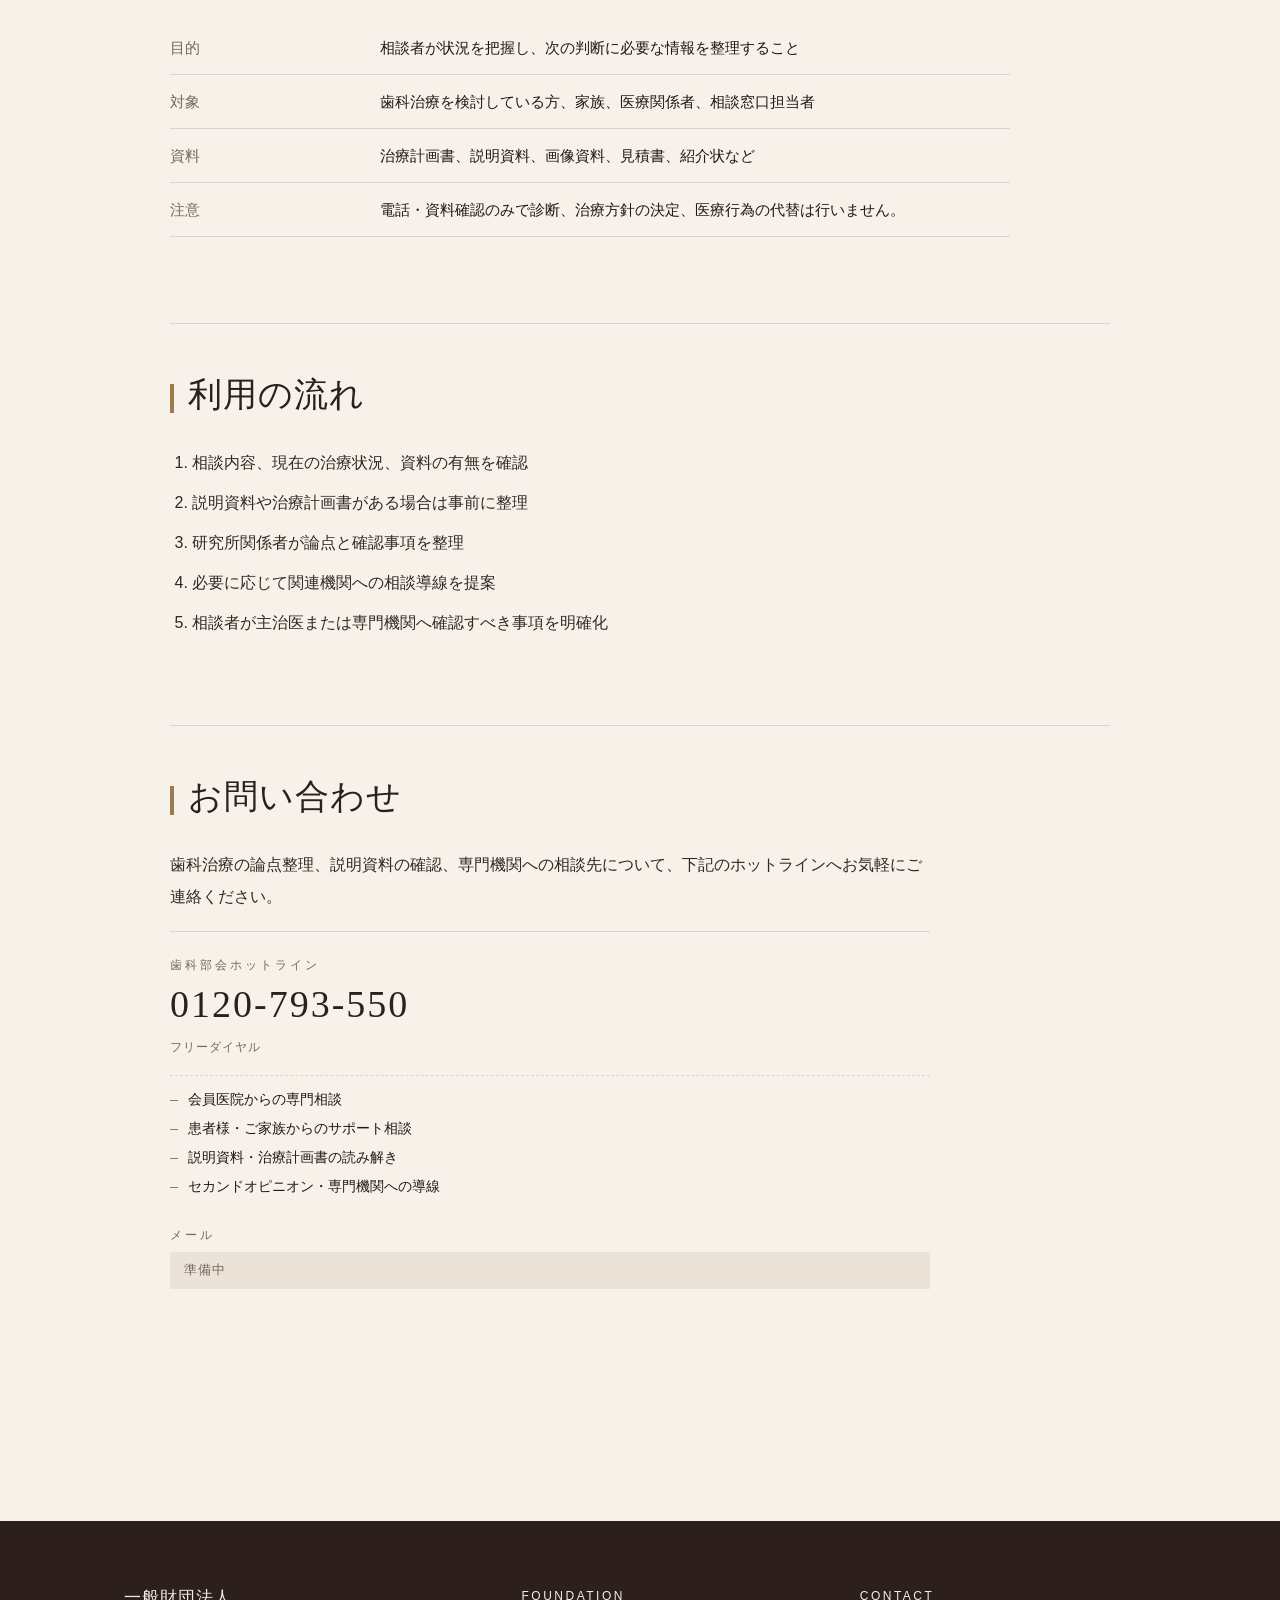
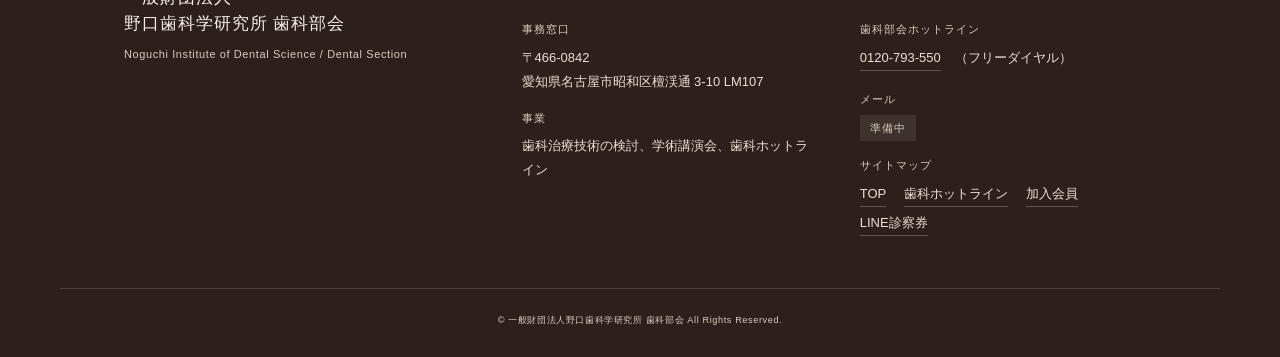
==== commit 39716583: "feat: 提案書に基づく機能拡充 — 窓口細分化・LINE診察券拡充・TOP導線改修 Phase A — フリーダイヤル窓口ラベルを「歯科部会ホットライン」に統一し、 各ページのお問い合わせsect" ====
--- a/hotline.html
+++ b/hotline.html
@@ -159,12 +159,18 @@
 
             <section class="singletxt">
               <h2>お問い合わせ</h2>
-              <p>歯科ホットラインの利用、資料確認、専門機関への相談先については下記よりお問い合わせください。</p>
+              <p>歯科治療の論点整理、説明資料の確認、専門機関への相談先について、下記のホットラインへお気軽にご連絡ください。</p>
               <div class="contact-info">
                 <div class="contact-info__row">
-                  <span class="contact-info__label">歯科・医療相談ホットライン窓口</span>
+                  <span class="contact-info__label">歯科部会ホットライン</span>
                   <a class="contact-info__phone" href="tel:0120-793-550">0120-793-550</a>
                   <span class="contact-info__phone-note">フリーダイヤル</span>
+                  <ul class="contact-info__purposes">
+                    <li>会員医院からの専門相談</li>
+                    <li>患者様・ご家族からのサポート相談</li>
+                    <li>説明資料・治療計画書の読み解き</li>
+                    <li>セカンドオピニオン・専門機関への導線</li>
+                  </ul>
                 </div>
                 <div class="contact-info__row">
                   <span class="contact-info__label">メール</span>
@@ -194,7 +200,7 @@
           <div class="footer-col">
             <h4>CONTACT</h4>
             <dl>
-              <dt>歯科・医療相談ホットライン窓口</dt>
+              <dt>歯科部会ホットライン</dt>
               <dd><a href="tel:0120-793-550">0120-793-550</a>（フリーダイヤル）</dd>
               <dt>メール</dt>
               <dd><span class="footer-pending">準備中</span></dd>
--- a/styles.css
+++ b/styles.css
@@ -533,6 +533,33 @@
   letter-spacing: 1px;
 }
 
+.contact-info__purposes {
+  display: grid;
+  gap: 4px;
+  margin-top: 10px;
+  padding-top: 12px;
+  border-top: 1px dashed var(--line);
+  list-style: none;
+}
+
+.contact-info__purposes li {
+  position: relative;
+  padding-left: 18px;
+  color: var(--ink);
+  font-size: 13.5px;
+  line-height: 1.85;
+}
+
+.contact-info__purposes li::before {
+  content: "";
+  position: absolute;
+  left: 0;
+  top: 0.88em;
+  width: 8px;
+  height: 1px;
+  background: var(--accent);
+}
+
 /* lower-page hero uses #imagebox + .hero-caption (unified with TOP) */
 
 .feature-grid {
@@ -542,6 +569,11 @@
   max-width: 900px;
 }
 
+.feature-grid--2col {
+  grid-template-columns: repeat(2, minmax(0, 1fr));
+  max-width: 760px;
+}
+
 .feature-grid > div {
   padding: 0;
   background: transparent;
@@ -553,6 +585,218 @@
 
 .feature-grid p {
   margin-bottom: 0;
+}
+
+/* ─── LINE診察券 デザインモックアップ ─────────────── */
+
+.ds-card-showcase {
+  display: grid;
+  grid-template-columns: minmax(0, 1fr) minmax(0, 1.2fr);
+  gap: 48px;
+  align-items: center;
+  max-width: 940px;
+  margin-top: 8px;
+}
+
+.ds-card-stage {
+  position: relative;
+  display: grid;
+  place-items: center;
+  min-height: 480px;
+  padding: 36px 24px;
+  background:
+    radial-gradient(120% 80% at 30% 0%, rgba(74, 57, 51, 0.04), transparent 60%),
+    linear-gradient(180deg, var(--paper-2) 0%, var(--paper-3) 100%);
+}
+
+.ds-card-stage::before,
+.ds-card-stage::after {
+  content: "";
+  position: absolute;
+  inset: 12px;
+  border: 1px solid rgba(45, 32, 28, 0.08);
+  pointer-events: none;
+}
+
+.ds-card-stage::after {
+  inset: 20px;
+  border-color: transparent;
+  border-top: 1px solid rgba(45, 32, 28, 0.05);
+}
+
+.ds-card {
+  position: relative;
+  width: min(320px, 100%);
+  padding: 26px 24px 22px;
+  background: var(--white);
+  box-shadow:
+    0 1px 0 rgba(45, 32, 28, 0.04),
+    0 18px 40px rgba(45, 32, 28, 0.12),
+    0 30px 80px rgba(45, 32, 28, 0.08);
+  border-radius: 4px;
+  font-family: "Yu Mincho", "Hiragino Mincho ProN", serif;
+  color: var(--ink);
+  transform: rotate(-1deg);
+}
+
+.ds-card__head {
+  display: flex;
+  justify-content: space-between;
+  align-items: flex-start;
+  gap: 12px;
+  padding-bottom: 14px;
+  border-bottom: 1px solid var(--line);
+}
+
+.ds-card__clinic {
+  flex: 1;
+  font-size: 16px;
+  font-weight: 500;
+  line-height: 1.35;
+  letter-spacing: 1px;
+}
+
+.ds-card__brand {
+  display: inline-flex;
+  align-items: center;
+  gap: 5px;
+  padding: 3px 8px;
+  background: #06c755;
+  color: #ffffff;
+  font-family: "Meiryo", "Hiragino Kaku Gothic ProN", sans-serif;
+  font-size: 10px;
+  font-weight: 600;
+  letter-spacing: 1px;
+  border-radius: 2px;
+  white-space: nowrap;
+}
+
+.ds-card__brand::before {
+  content: "";
+  display: inline-block;
+  width: 6px;
+  height: 6px;
+  border-radius: 50%;
+  background: #ffffff;
+}
+
+.ds-card__label {
+  margin: 14px 0 4px;
+  color: var(--muted);
+  font-family: "Meiryo", "Hiragino Kaku Gothic ProN", sans-serif;
+  font-size: 10px;
+  letter-spacing: 2px;
+}
+
+.ds-card__id {
+  font-family: "Courier New", monospace;
+  font-size: 24px;
+  font-weight: 500;
+  letter-spacing: 4px;
+}
+
+.ds-card__name {
+  margin-top: 4px;
+  font-size: 18px;
+  font-weight: 500;
+  letter-spacing: 1.5px;
+}
+
+.ds-card__next {
+  margin-top: 16px;
+  padding-top: 14px;
+  border-top: 1px dashed var(--line);
+}
+
+.ds-card__next-label {
+  display: block;
+  margin-bottom: 4px;
+  color: var(--accent-deep);
+  font-family: "Meiryo", "Hiragino Kaku Gothic ProN", sans-serif;
+  font-size: 10px;
+  letter-spacing: 2px;
+}
+
+.ds-card__next-value {
+  font-size: 15px;
+  font-weight: 500;
+  letter-spacing: 1px;
+}
+
+.ds-card__foot {
+  display: flex;
+  align-items: center;
+  gap: 14px;
+  margin-top: 16px;
+  padding-top: 14px;
+  border-top: 1px solid var(--line);
+}
+
+.ds-card__qr {
+  width: 54px;
+  height: 54px;
+  flex-shrink: 0;
+  background:
+    /* corner finder squares */
+    linear-gradient(var(--ink), var(--ink)) 0 0 / 14px 14px no-repeat,
+    linear-gradient(var(--ink), var(--ink)) 100% 0 / 14px 14px no-repeat,
+    linear-gradient(var(--ink), var(--ink)) 0 100% / 14px 14px no-repeat,
+    /* inner white in finder */
+    linear-gradient(var(--white), var(--white)) 4px 4px / 6px 6px no-repeat,
+    linear-gradient(var(--white), var(--white)) calc(100% - 4px) 4px / 6px 6px no-repeat,
+    linear-gradient(var(--white), var(--white)) 4px calc(100% - 4px) / 6px 6px no-repeat,
+    /* data dots — synthetic pattern */
+    radial-gradient(var(--ink) 1px, transparent 1.6px) 18px 0 / 4px 4px,
+    var(--white);
+  border: 1px solid var(--ink);
+}
+
+.ds-card__foot-note {
+  color: var(--muted);
+  font-family: "Meiryo", "Hiragino Kaku Gothic ProN", sans-serif;
+  font-size: 11px;
+  line-height: 1.6;
+  letter-spacing: 0.5px;
+}
+
+.ds-card-notes {
+  display: grid;
+  gap: 18px;
+}
+
+.ds-card-notes h3 {
+  margin: 0 0 6px;
+  color: var(--brown);
+  font-family: "Yu Mincho", "Hiragino Mincho ProN", serif;
+  font-size: 17px;
+  font-weight: 500;
+  letter-spacing: 1px;
+}
+
+.ds-card-notes p {
+  margin: 0;
+  color: #332722;
+  font-size: 14px;
+  line-height: 1.95;
+}
+
+.ds-card-caption {
+  margin-top: 22px;
+  color: var(--muted);
+  font-size: 12px;
+  letter-spacing: 0.8px;
+}
+
+@media (max-width: 840px) {
+  .ds-card-showcase {
+    grid-template-columns: 1fr;
+    gap: 32px;
+  }
+
+  .ds-card-stage {
+    min-height: 380px;
+    padding: 28px 16px;
+  }
 }
 
 .flow-list {
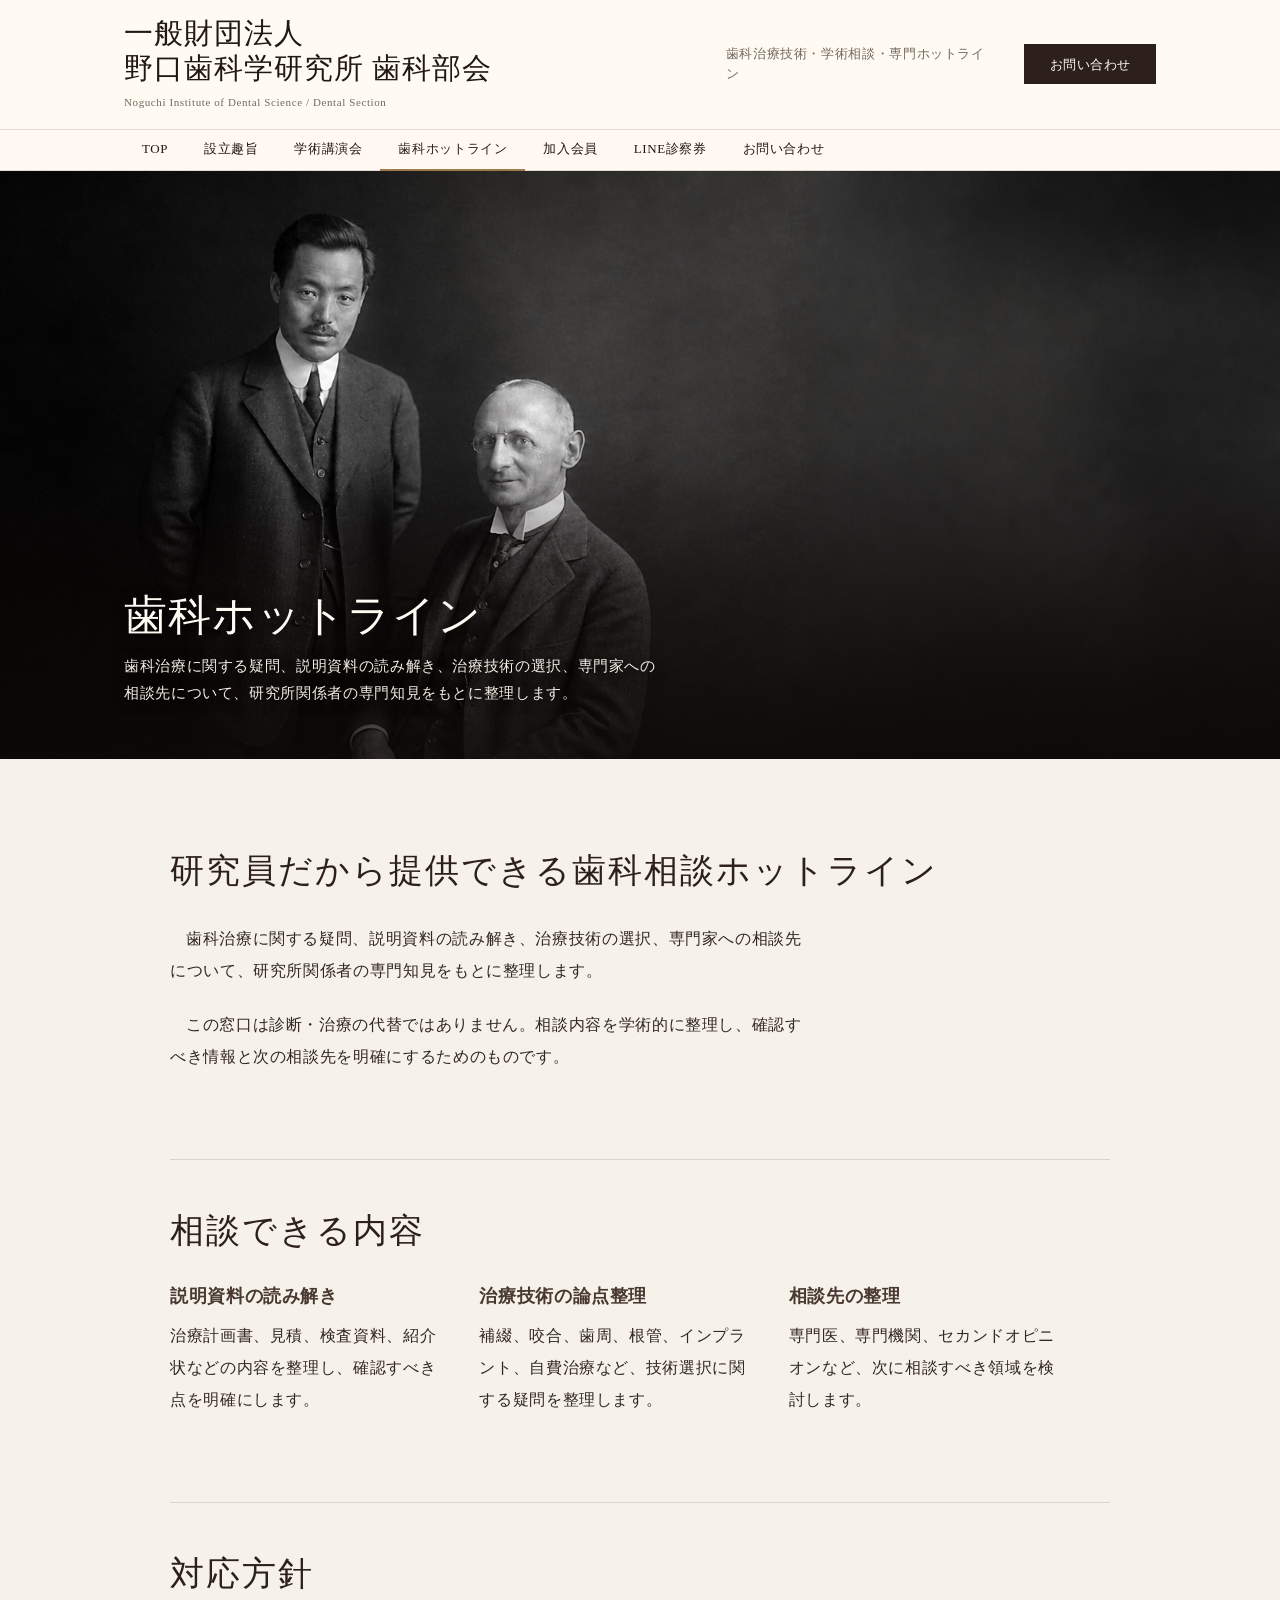
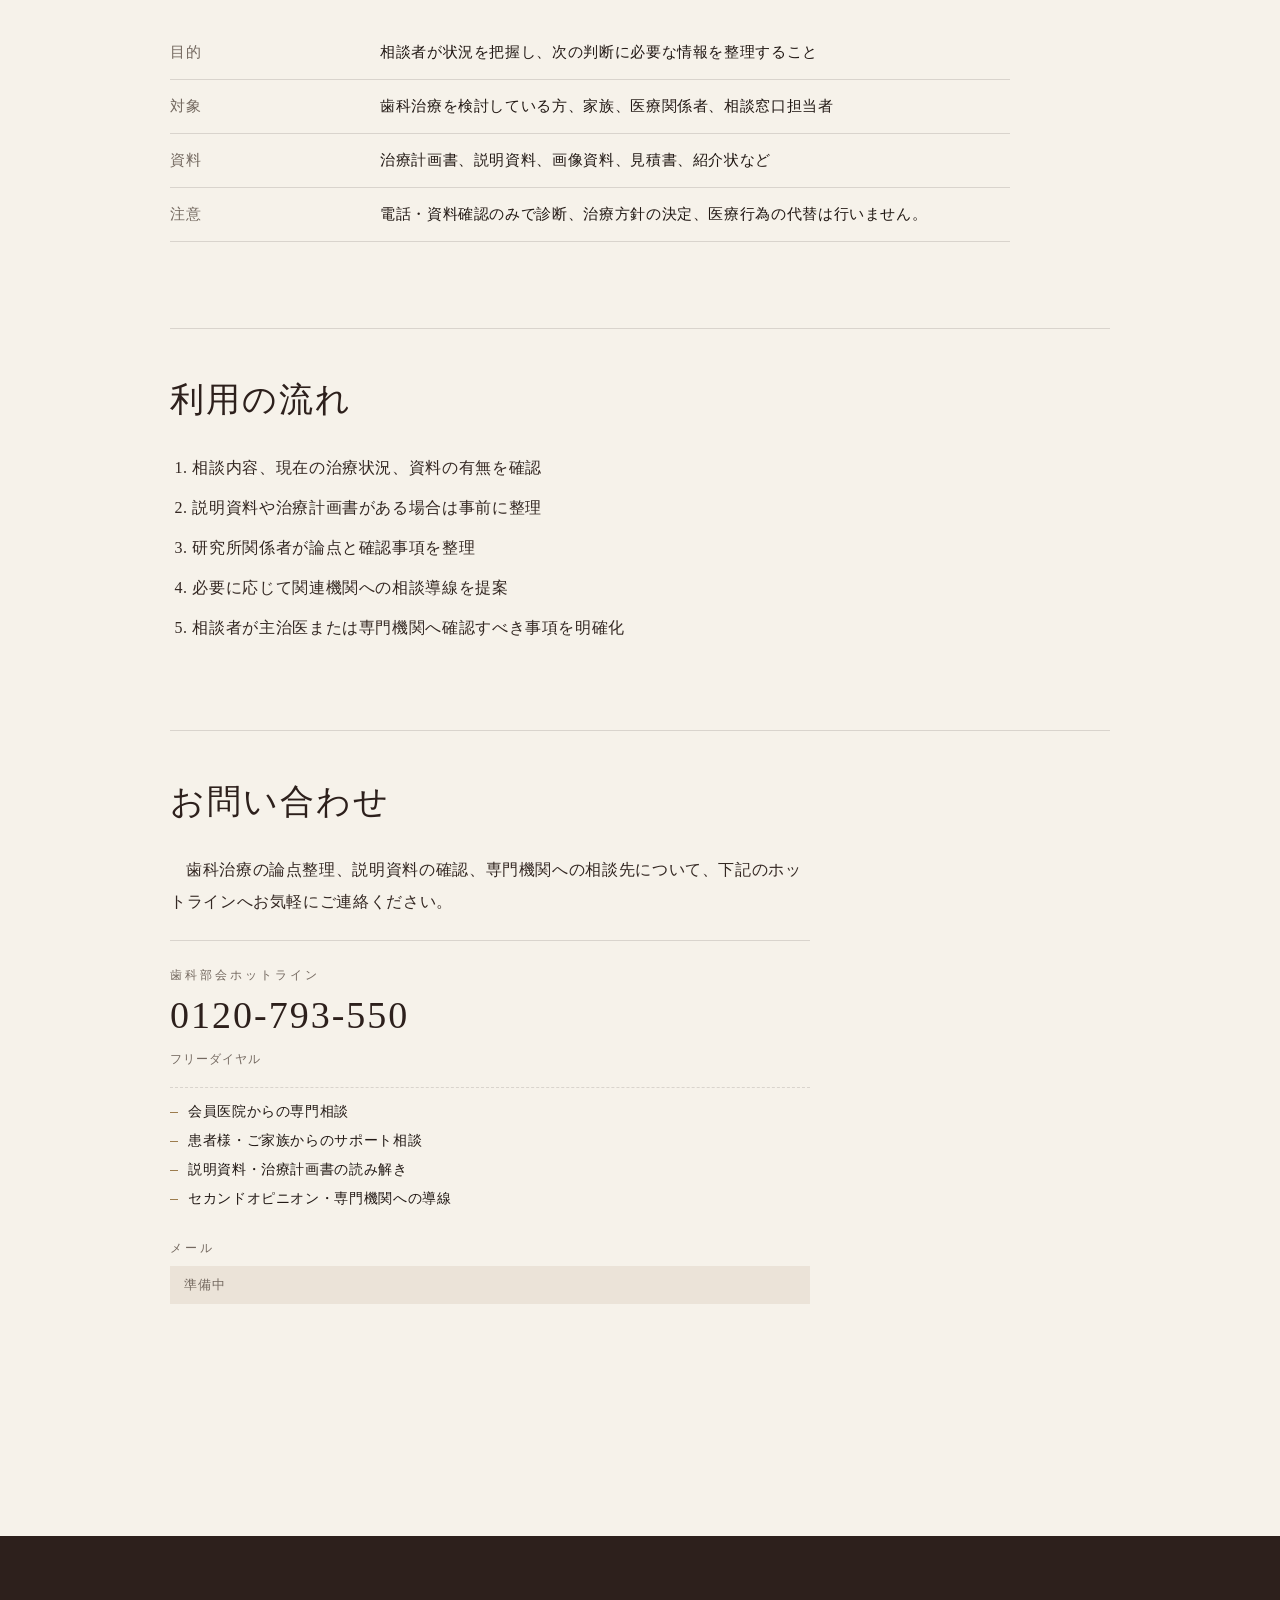
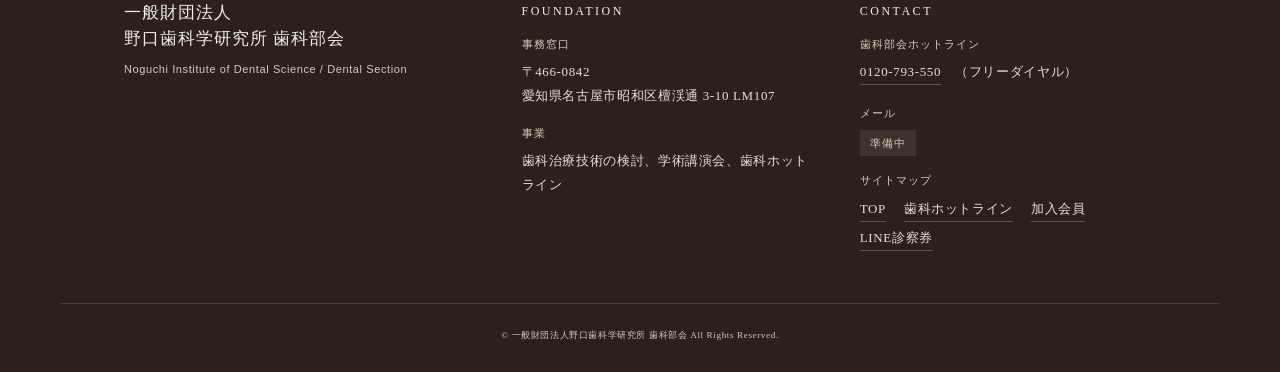
==== commit 44d839dc: "refactor: 未使用アセット削除・CSS掃除・ヘッダー/フッター DRY化 A. 未使用アセット削除（2.1MB 削減） - assets/noguchi-hero.png（refined 版に" ====
--- a/hotline.html
+++ b/hotline.html
@@ -42,6 +42,7 @@
     <link rel="shortcut icon" href="assets/favicon-32.png" />
 
     <link rel="stylesheet" href="styles.css" />
+    <script src="site.js"></script>
 
     <!-- パンくず構造化データ -->
     <script type="application/ld+json">
@@ -57,30 +58,7 @@
   </head>
   <body>
     <div id="wrapper">
-      <div class="fixed-header">
-        <header id="header">
-          <a class="logo-area" href="index.html" aria-label="一般財団法人野口歯科学研究所 歯科部会 ホーム">
-            <span class="logo-main">一般財団法人<br>野口歯科学研究所 歯科部会</span>
-            <span class="logo-sub">Noguchi Institute of Dental Science / Dental Section</span>
-          </a>
-          <div class="header-copy">
-            歯科治療技術・学術相談・専門ホットライン
-          </div>
-          <a class="header-contact" href="index.html#contact">お問い合わせ</a>
-        </header>
-
-        <nav id="headnav" aria-label="主要ナビゲーション">
-          <ul id="menu">
-            <li><a href="index.html">TOP</a></li>
-            <li><a href="index.html#statement">設立趣旨</a></li>
-            <li><a href="index.html#lecture">学術講演会</a></li>
-            <li><a href="hotline.html" aria-current="page">歯科ホットライン</a></li>
-            <li><a href="members.html">加入会員</a></li>
-            <li><a href="line-card.html">LINE診察券</a></li>
-            <li><a href="index.html#contact">お問い合わせ</a></li>
-          </ul>
-        </nav>
-      </div>
+      <site-header current="hotline"></site-header>
 
       <main>
         <div id="imagebox">
@@ -182,42 +160,7 @@
         </div>
       </main>
 
-      <footer id="footer">
-        <div class="footer-inner">
-          <div class="footer-brand">
-            一般財団法人<br>野口歯科学研究所 歯科部会
-            <small>Noguchi Institute of Dental Science / Dental Section</small>
-          </div>
-          <div class="footer-col">
-            <h4>FOUNDATION</h4>
-            <dl>
-              <dt>事務窓口</dt>
-              <dd>〒466-0842<br>愛知県名古屋市昭和区檀渓通 3-10 LM107</dd>
-              <dt>事業</dt>
-              <dd>歯科治療技術の検討、学術講演会、歯科ホットライン</dd>
-            </dl>
-          </div>
-          <div class="footer-col">
-            <h4>CONTACT</h4>
-            <dl>
-              <dt>歯科部会ホットライン</dt>
-              <dd><a href="tel:0120-793-550">0120-793-550</a>（フリーダイヤル）</dd>
-              <dt>メール</dt>
-              <dd><span class="footer-pending">準備中</span></dd>
-              <dt>サイトマップ</dt>
-              <dd>
-                <a href="index.html">TOP</a>
-                <a href="hotline.html">歯科ホットライン</a>
-                <a href="members.html">加入会員</a>
-                <a href="line-card.html">LINE診察券</a>
-              </dd>
-            </dl>
-          </div>
-        </div>
-        <div class="footer-bottom">
-          <small>&copy; 一般財団法人野口歯科学研究所 歯科部会 All Rights Reserved.</small>
-        </div>
-      </footer>
+      <site-footer></site-footer>
     </div>
   </body>
 </html>
--- a/styles.css
+++ b/styles.css
@@ -14,8 +14,9 @@
   --accent-soft: rgba(156, 124, 77, 0.12);
   --soft-shadow: 0 18px 48px rgba(45, 32, 28, 0.08);
   --content: 1160px;
-  --read: 760px;
+  --read: 640px;
   --gutter: clamp(20px, 5vw, 72px);
+  --mincho: "Yu Mincho", "YuMincho", "Hiragino Mincho ProN", "Hiragino Mincho Pro", "Noto Serif JP", "Times New Roman", serif;
 }
 
 :focus-visible {
@@ -38,6 +39,7 @@
 html {
   width: 100%;
   scroll-padding-top: 132px;
+  overflow-x: clip;
 }
 
 body {
@@ -45,9 +47,12 @@
   min-height: 100vh;
   color: var(--ink);
   background: var(--paper);
-  font-family: "Meiryo", "Hiragino Kaku Gothic ProN", "Yu Gothic", sans-serif;
+  font-family: var(--mincho);
   font-size: 16px;
-  line-height: 1.9;
+  line-height: 2;
+  letter-spacing: 0.04em;
+  font-feature-settings: "palt" 1;
+  text-rendering: optimizeLegibility;
 }
 
 a {
@@ -178,9 +183,6 @@
   font-size: 13px;
   line-height: 1.3;
   white-space: nowrap;
-}
-
-#menu li a {
   transition: color 160ms ease, background 160ms ease, box-shadow 160ms ease;
 }
 
@@ -284,34 +286,27 @@
 
 .singletxt p {
   max-width: var(--read);
-  margin: 0 0 18px;
+  margin: 0 0 1.4em;
   color: #332722;
   font-size: 16px;
   line-height: 2;
+}
+
+.singletxt > p {
+  text-indent: 1em;
 }
 
 .title,
 .singletxt h2 {
   position: relative;
   margin: 0 0 28px;
-  padding-left: 18px;
+  padding-left: 0;
   color: var(--brown);
-  font-family: "Yu Mincho", "Hiragino Mincho ProN", serif;
+  font-family: var(--mincho);
   font-size: clamp(25px, 2.8vw, 34px);
   font-weight: 500;
   line-height: 1.38;
-  letter-spacing: 1px;
-}
-
-.title::before,
-.singletxt h2::before {
-  content: "";
-  position: absolute;
-  left: 0;
-  top: 0.36em;
-  width: 4px;
-  height: 0.85em;
-  background: var(--accent);
+  letter-spacing: 2px;
 }
 
 .singletxt h2 {
@@ -324,6 +319,52 @@
   font-size: 18px;
   font-weight: 600;
   line-height: 1.5;
+}
+
+/* ─── 黒背景反転ブロック（フルワイド・カラムも広く） ─────────────── */
+
+.dark-block.singletxt {
+  position: relative;
+  width: 100vw;
+  margin-left: calc(50% - 50vw);
+  margin-right: calc(50% - 50vw);
+  margin-bottom: 96px;
+  padding-top: clamp(64px, 8vw, 110px);
+  padding-bottom: clamp(56px, 7vw, 96px);
+  padding-left: max(var(--gutter), calc((100vw - var(--content)) / 2 + var(--gutter)));
+  padding-right: max(var(--gutter), calc((100vw - var(--content)) / 2 + var(--gutter)));
+  background: var(--ink);
+  color: var(--white);
+  border-top: none;
+}
+
+.dark-block.singletxt::before {
+  content: "";
+  position: absolute;
+  top: 0;
+  left: max(var(--gutter), calc((100vw - var(--content)) / 2 + var(--gutter)));
+  width: 56px;
+  height: 2px;
+  background: var(--accent);
+}
+
+.dark-block.singletxt > h2,
+.dark-block.singletxt .title {
+  margin-top: 0;
+  color: var(--white);
+}
+
+.dark-block.singletxt > h2::before {
+  color: var(--accent);
+}
+
+.dark-block.singletxt p {
+  max-width: none;
+  color: #e8e0d4;
+}
+
+.dark-block.singletxt h3 {
+  color: var(--sand);
 }
 
 .notice-block {
@@ -375,6 +416,7 @@
   font-size: 15.5px;
   line-height: 2.05;
   text-align: left;
+  text-indent: 1em;
 }
 
 .notice-block p:last-child {
@@ -587,215 +629,184 @@
   margin-bottom: 0;
 }
 
-/* ─── LINE診察券 デザインモックアップ ─────────────── */
-
-.ds-card-showcase {
+/* ─── 「紙＋LINE」2選択ショーケース ─────────────── */
+
+.option-cards {
+  margin-top: 8px;
+  max-width: 920px;
+}
+
+.option-cards__heading {
+  text-align: center;
+  margin-bottom: 40px;
+}
+
+.option-cards__heading h3 {
+  display: inline-block;
+  margin: 0;
+  color: var(--ink);
+  font-family: var(--mincho);
+  font-size: clamp(20px, 2.4vw, 28px);
+  font-weight: 500;
+  line-height: 1.4;
+  letter-spacing: 2px;
+}
+
+.option-cards__heading h3::before {
+  content: none;
+}
+
+.option-cards__heading p {
+  margin: 12px 0 0;
+  color: var(--muted);
+  font-size: 14px;
+  max-width: none;
+}
+
+.option-cards__grid {
   display: grid;
-  grid-template-columns: minmax(0, 1fr) minmax(0, 1.2fr);
-  gap: 48px;
+  grid-template-columns: repeat(2, minmax(0, 1fr));
+  gap: 28px;
+  margin-bottom: 36px;
+}
+
+.option-card {
+  display: flex;
+  flex-direction: column;
+  gap: 16px;
+  padding: 28px 26px 30px;
+  background: transparent;
+  border: 1px solid var(--line);
+  border-radius: 0;
+}
+
+.option-card__badge {
+  align-self: flex-start;
+  display: inline-block;
+  padding: 4px 0 6px;
+  background: transparent;
+  color: var(--brown);
+  border: none;
+  border-bottom: 1px solid var(--accent);
+  border-radius: 0;
+  font-family: var(--mincho);
+  font-size: 13px;
+  letter-spacing: 6px;
+}
+
+.option-card__badge::before {
+  content: none;
+}
+
+.option-card__title {
+  margin: 0;
+  font-family: var(--mincho);
+  font-size: 22px;
+  font-weight: 500;
+  letter-spacing: 2px;
+  color: var(--brown);
+}
+
+.option-card__desc {
+  margin: 0;
+  max-width: none;
+  color: var(--muted);
+  font-size: 13.5px;
+  line-height: 1.85;
+}
+
+.option-card__visual {
+  display: flex;
+  justify-content: center;
   align-items: center;
-  max-width: 940px;
-  margin-top: 8px;
-}
-
-.ds-card-stage {
+  padding: 12px 0 8px;
+  min-height: 200px;
+}
+
+.option-card__mock {
+  display: block;
+  width: 100%;
+  max-width: 320px;
+  height: auto;
+}
+
+.option-card__mock--phone {
+  max-width: 220px;
+}
+
+.option-card__features {
+  list-style: none;
+  display: grid;
+  gap: 9px;
+  padding: 14px 0 0;
+  margin: 4px 0 0;
+  border-top: 1px solid var(--line);
+}
+
+.option-card__features li {
   position: relative;
-  display: grid;
-  place-items: center;
-  min-height: 480px;
-  padding: 36px 24px;
-  background:
-    radial-gradient(120% 80% at 30% 0%, rgba(74, 57, 51, 0.04), transparent 60%),
-    linear-gradient(180deg, var(--paper-2) 0%, var(--paper-3) 100%);
-}
-
-.ds-card-stage::before,
-.ds-card-stage::after {
-  content: "";
+  padding-left: 18px;
+  color: var(--ink);
+  font-size: 13.5px;
+  line-height: 1.85;
+}
+
+.option-card__features li::before {
+  content: "・";
   position: absolute;
-  inset: 12px;
-  border: 1px solid rgba(45, 32, 28, 0.08);
-  pointer-events: none;
-}
-
-.ds-card-stage::after {
-  inset: 20px;
-  border-color: transparent;
-  border-top: 1px solid rgba(45, 32, 28, 0.05);
-}
-
-.ds-card {
-  position: relative;
-  width: min(320px, 100%);
-  padding: 26px 24px 22px;
-  background: var(--white);
-  box-shadow:
-    0 1px 0 rgba(45, 32, 28, 0.04),
-    0 18px 40px rgba(45, 32, 28, 0.12),
-    0 30px 80px rgba(45, 32, 28, 0.08);
-  border-radius: 4px;
+  left: 0;
+  top: 0;
+  width: auto;
+  height: auto;
+  background: transparent;
+  color: var(--accent-deep);
+  font-family: var(--mincho);
+  font-size: 14px;
+  font-weight: 500;
+}
+
+/* footer message under cards */
+
+.option-cards__footer {
+  display: flex;
+  flex-direction: column;
+  gap: 4px;
+  align-items: center;
+  padding: 22px 16px 0;
+  border-top: 1px dashed var(--line);
+  text-align: center;
+}
+
+.option-cards__footer p {
+  margin: 0;
+  max-width: none;
+  color: var(--muted);
+  font-size: 14px;
+  line-height: 1.85;
+}
+
+.option-cards__footer p:first-child {
+  color: var(--ink);
   font-family: "Yu Mincho", "Hiragino Mincho ProN", serif;
-  color: var(--ink);
-  transform: rotate(-1deg);
-}
-
-.ds-card__head {
-  display: flex;
-  justify-content: space-between;
-  align-items: flex-start;
-  gap: 12px;
-  padding-bottom: 14px;
-  border-bottom: 1px solid var(--line);
-}
-
-.ds-card__clinic {
-  flex: 1;
-  font-size: 16px;
-  font-weight: 500;
-  line-height: 1.35;
+  font-size: 15px;
   letter-spacing: 1px;
 }
 
-.ds-card__brand {
-  display: inline-flex;
-  align-items: center;
-  gap: 5px;
-  padding: 3px 8px;
-  background: #06c755;
-  color: #ffffff;
-  font-family: "Meiryo", "Hiragino Kaku Gothic ProN", sans-serif;
-  font-size: 10px;
-  font-weight: 600;
-  letter-spacing: 1px;
-  border-radius: 2px;
-  white-space: nowrap;
-}
-
-.ds-card__brand::before {
-  content: "";
-  display: inline-block;
-  width: 6px;
-  height: 6px;
-  border-radius: 50%;
-  background: #ffffff;
-}
-
-.ds-card__label {
-  margin: 14px 0 4px;
-  color: var(--muted);
-  font-family: "Meiryo", "Hiragino Kaku Gothic ProN", sans-serif;
-  font-size: 10px;
-  letter-spacing: 2px;
-}
-
-.ds-card__id {
-  font-family: "Courier New", monospace;
-  font-size: 24px;
-  font-weight: 500;
-  letter-spacing: 4px;
-}
-
-.ds-card__name {
-  margin-top: 4px;
-  font-size: 18px;
-  font-weight: 500;
-  letter-spacing: 1.5px;
-}
-
-.ds-card__next {
-  margin-top: 16px;
-  padding-top: 14px;
-  border-top: 1px dashed var(--line);
-}
-
-.ds-card__next-label {
-  display: block;
-  margin-bottom: 4px;
-  color: var(--accent-deep);
-  font-family: "Meiryo", "Hiragino Kaku Gothic ProN", sans-serif;
-  font-size: 10px;
-  letter-spacing: 2px;
-}
-
-.ds-card__next-value {
-  font-size: 15px;
-  font-weight: 500;
-  letter-spacing: 1px;
-}
-
-.ds-card__foot {
-  display: flex;
-  align-items: center;
-  gap: 14px;
-  margin-top: 16px;
-  padding-top: 14px;
-  border-top: 1px solid var(--line);
-}
-
-.ds-card__qr {
-  width: 54px;
-  height: 54px;
-  flex-shrink: 0;
-  background:
-    /* corner finder squares */
-    linear-gradient(var(--ink), var(--ink)) 0 0 / 14px 14px no-repeat,
-    linear-gradient(var(--ink), var(--ink)) 100% 0 / 14px 14px no-repeat,
-    linear-gradient(var(--ink), var(--ink)) 0 100% / 14px 14px no-repeat,
-    /* inner white in finder */
-    linear-gradient(var(--white), var(--white)) 4px 4px / 6px 6px no-repeat,
-    linear-gradient(var(--white), var(--white)) calc(100% - 4px) 4px / 6px 6px no-repeat,
-    linear-gradient(var(--white), var(--white)) 4px calc(100% - 4px) / 6px 6px no-repeat,
-    /* data dots — synthetic pattern */
-    radial-gradient(var(--ink) 1px, transparent 1.6px) 18px 0 / 4px 4px,
-    var(--white);
-  border: 1px solid var(--ink);
-}
-
-.ds-card__foot-note {
-  color: var(--muted);
-  font-family: "Meiryo", "Hiragino Kaku Gothic ProN", sans-serif;
-  font-size: 11px;
-  line-height: 1.6;
-  letter-spacing: 0.5px;
-}
-
-.ds-card-notes {
-  display: grid;
-  gap: 18px;
-}
-
-.ds-card-notes h3 {
-  margin: 0 0 6px;
-  color: var(--brown);
-  font-family: "Yu Mincho", "Hiragino Mincho ProN", serif;
-  font-size: 17px;
-  font-weight: 500;
-  letter-spacing: 1px;
-}
-
-.ds-card-notes p {
-  margin: 0;
-  color: #332722;
-  font-size: 14px;
-  line-height: 1.95;
-}
-
-.ds-card-caption {
-  margin-top: 22px;
-  color: var(--muted);
-  font-size: 12px;
-  letter-spacing: 0.8px;
-}
-
 @media (max-width: 840px) {
-  .ds-card-showcase {
+  .option-cards__grid {
     grid-template-columns: 1fr;
-    gap: 32px;
-  }
-
-  .ds-card-stage {
-    min-height: 380px;
-    padding: 28px 16px;
+    gap: 24px;
+  }
+
+  .option-cards__heading h3 {
+    font-size: 19px;
+    gap: 10px;
+  }
+
+  .option-cards__heading h3::before {
+    width: 26px;
+    height: 26px;
+    font-size: 13px;
   }
 }
 
@@ -809,37 +820,6 @@
   line-height: 2;
 }
 
-.member-list {
-  display: grid;
-  grid-template-columns: repeat(2, minmax(0, 1fr));
-  gap: 18px;
-  max-width: 900px;
-}
-
-.member-list section {
-  padding: 0;
-  background: transparent;
-}
-
-.member-list h3 {
-  margin: 0 0 14px;
-  color: var(--brown);
-  font-size: 18px;
-  font-weight: 600;
-  line-height: 1.5;
-}
-
-.member-list ul {
-  display: grid;
-  gap: 8px;
-}
-
-.member-list li {
-  color: #332722;
-  font-size: 15px;
-  line-height: 1.8;
-}
-
 .member-cards {
   display: grid;
   grid-template-columns: repeat(auto-fill, minmax(280px, 1fr));
@@ -852,15 +832,15 @@
   flex-direction: column;
   gap: 6px;
   padding: 20px 22px 22px;
-  background: var(--paper-3);
+  background: transparent;
+  border: 1px solid var(--line);
   border-left: 2px solid var(--accent);
-  transition: transform 200ms ease, box-shadow 200ms ease, border-color 200ms ease;
+  transition: border-color 200ms ease;
 }
 
 .member-card:hover {
-  transform: translateY(-2px);
   border-color: var(--accent-deep);
-  box-shadow: var(--soft-shadow);
+  border-left-color: var(--accent-deep);
 }
 
 .member-card .clinic {
@@ -1054,7 +1034,6 @@
   }
 
   .feature-grid,
-  .member-list,
   .portrait-text,
   .footer-inner {
     grid-template-columns: 1fr;
